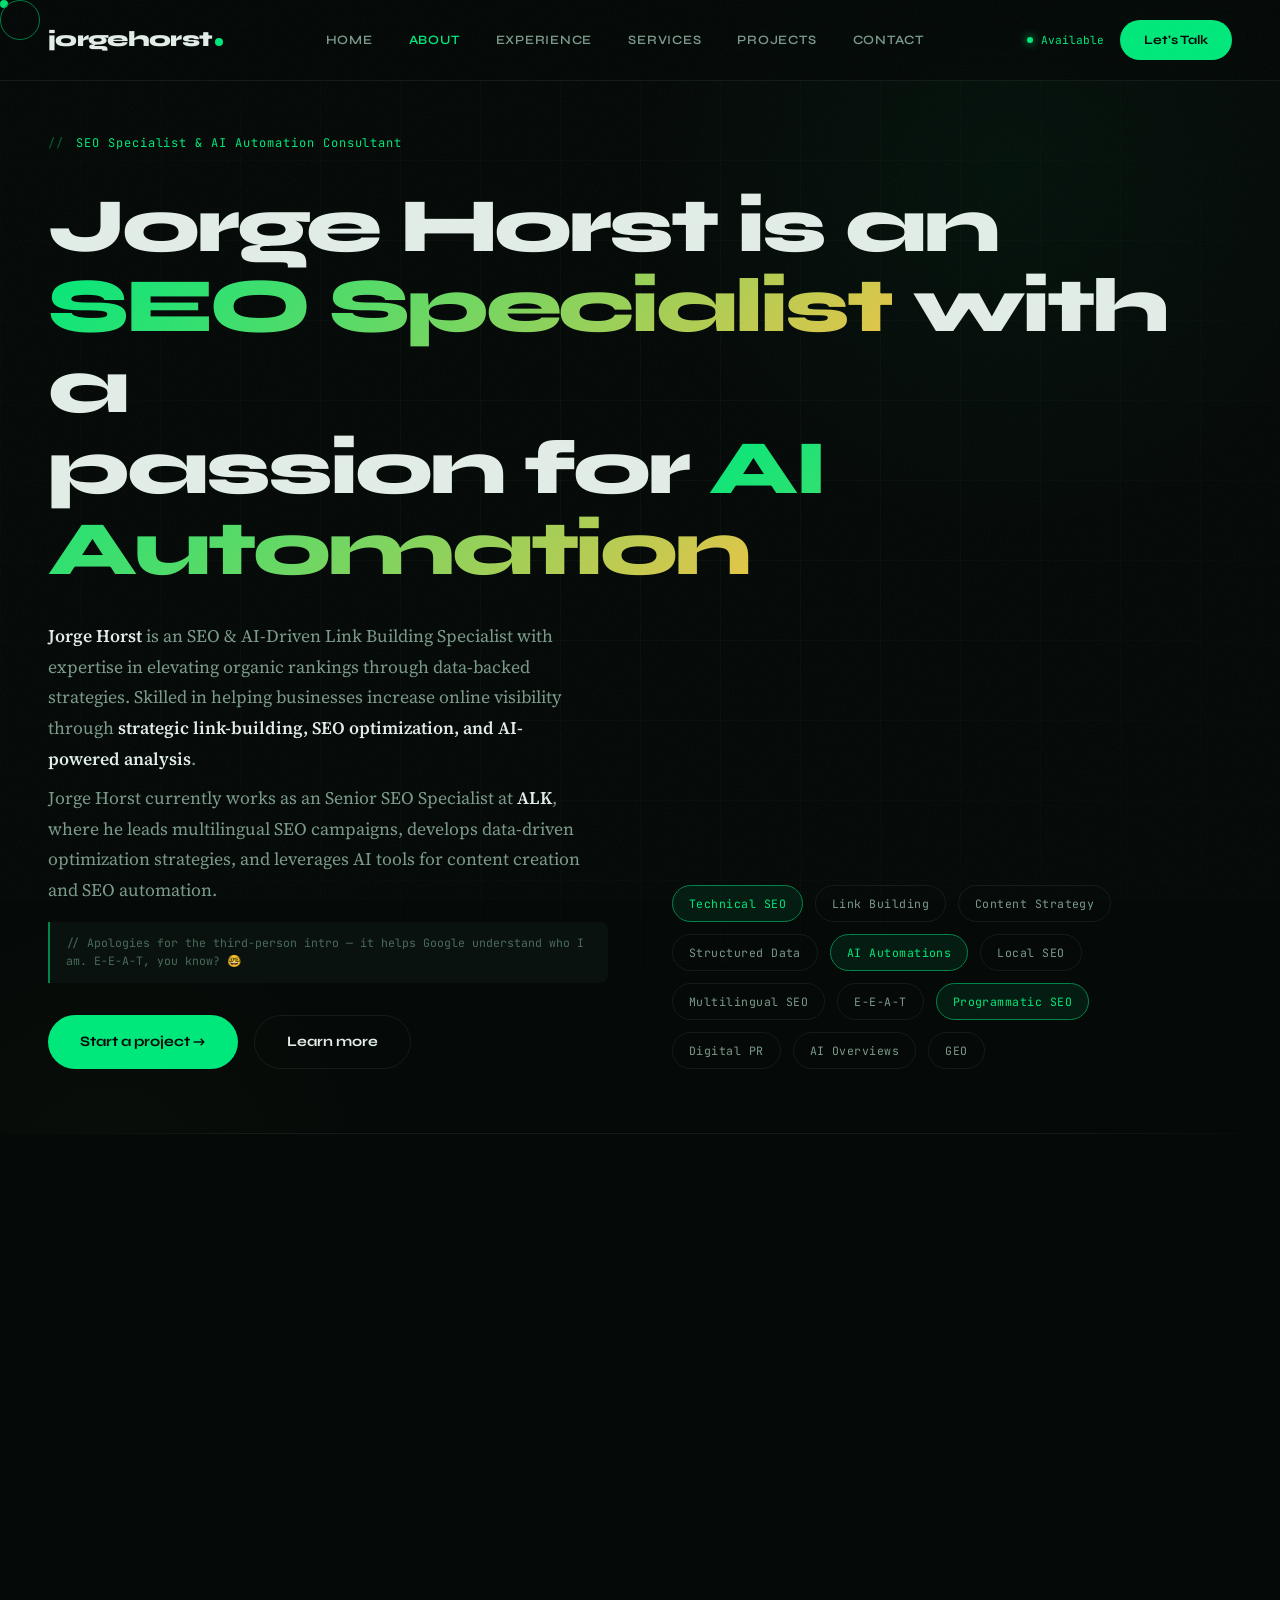
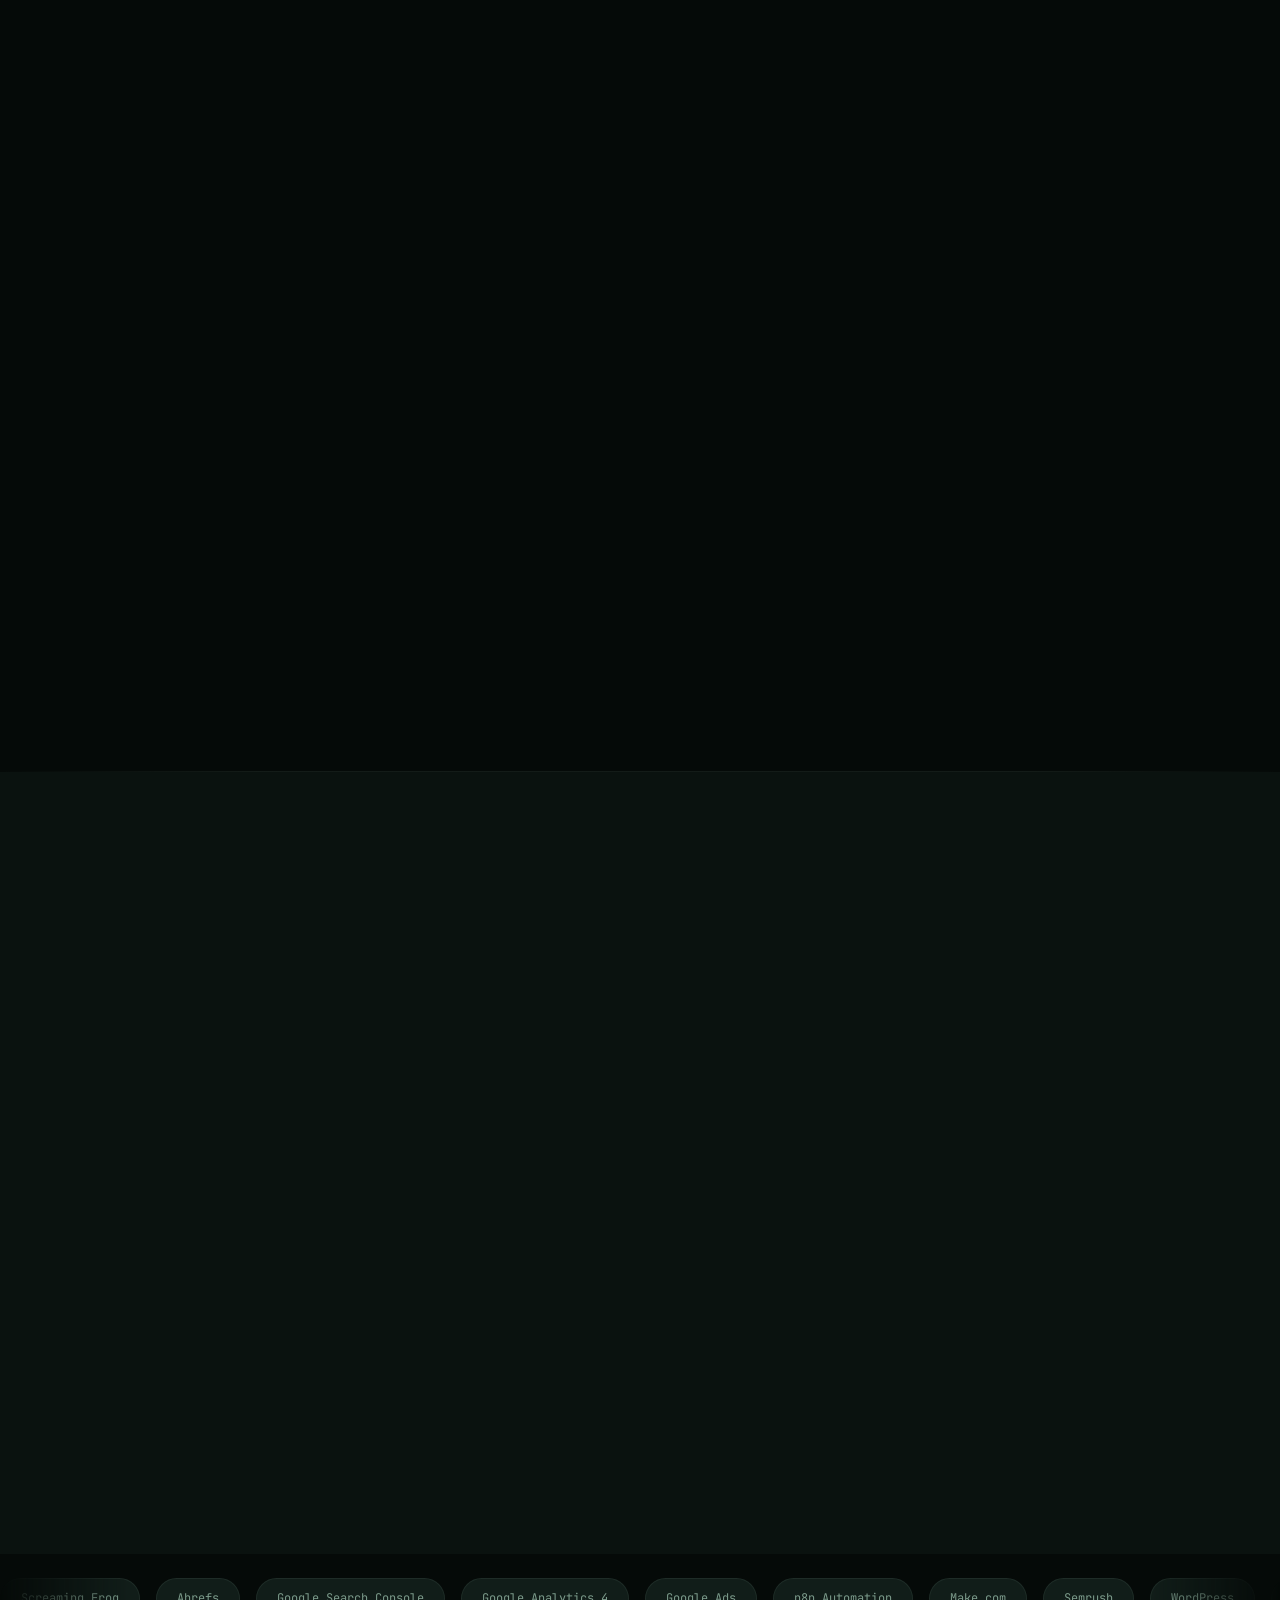
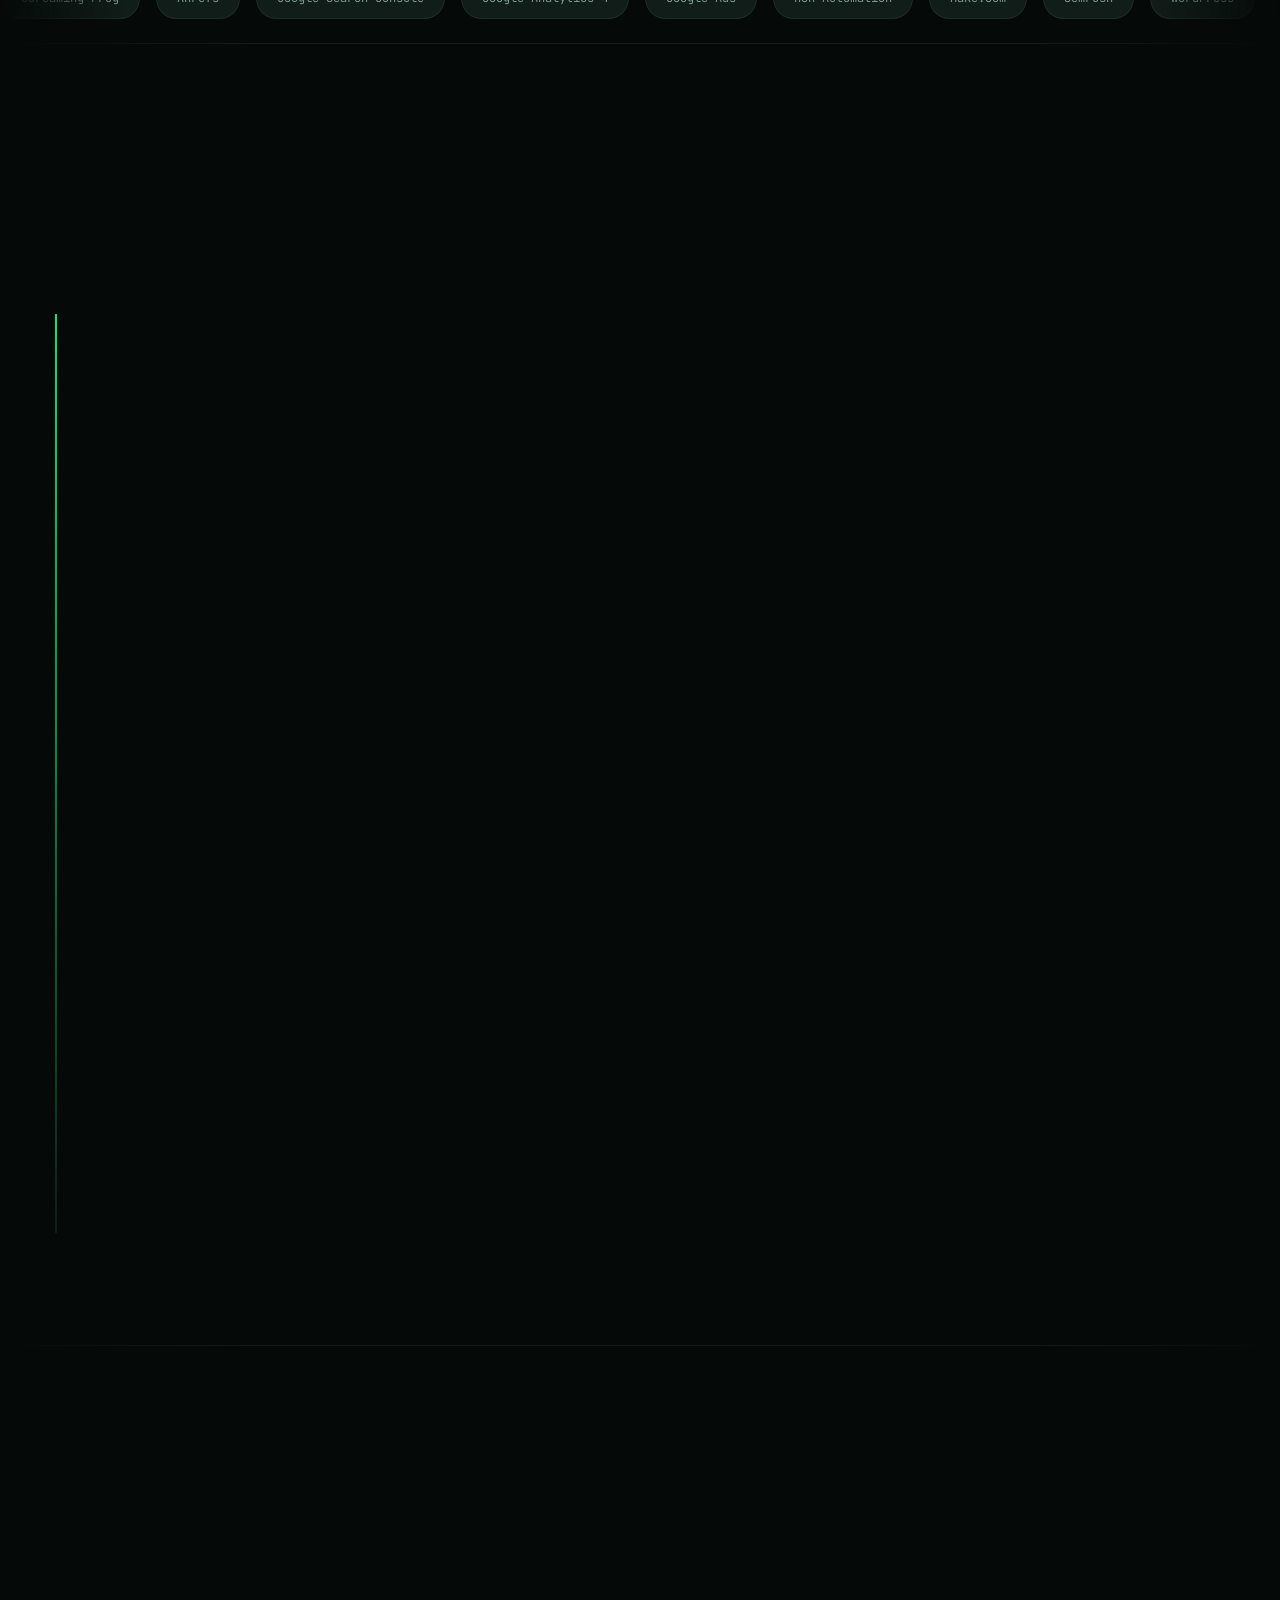
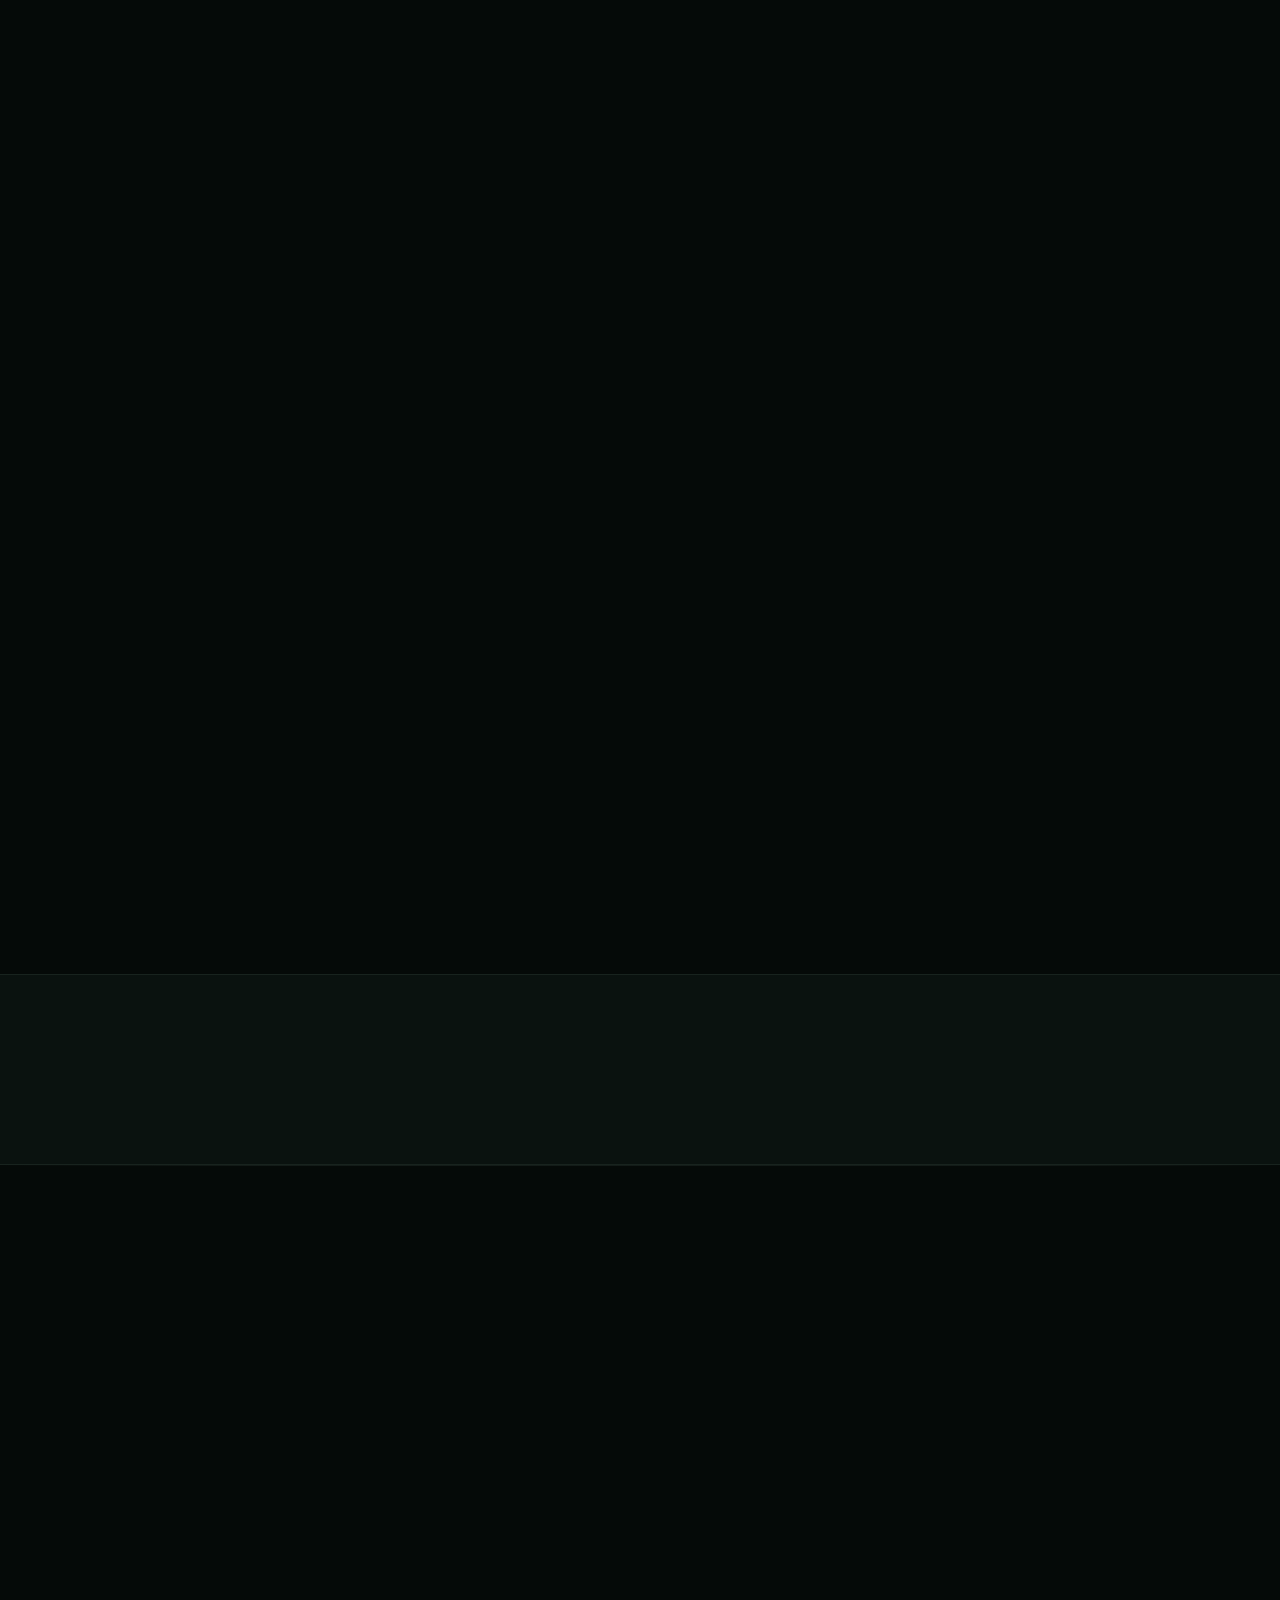
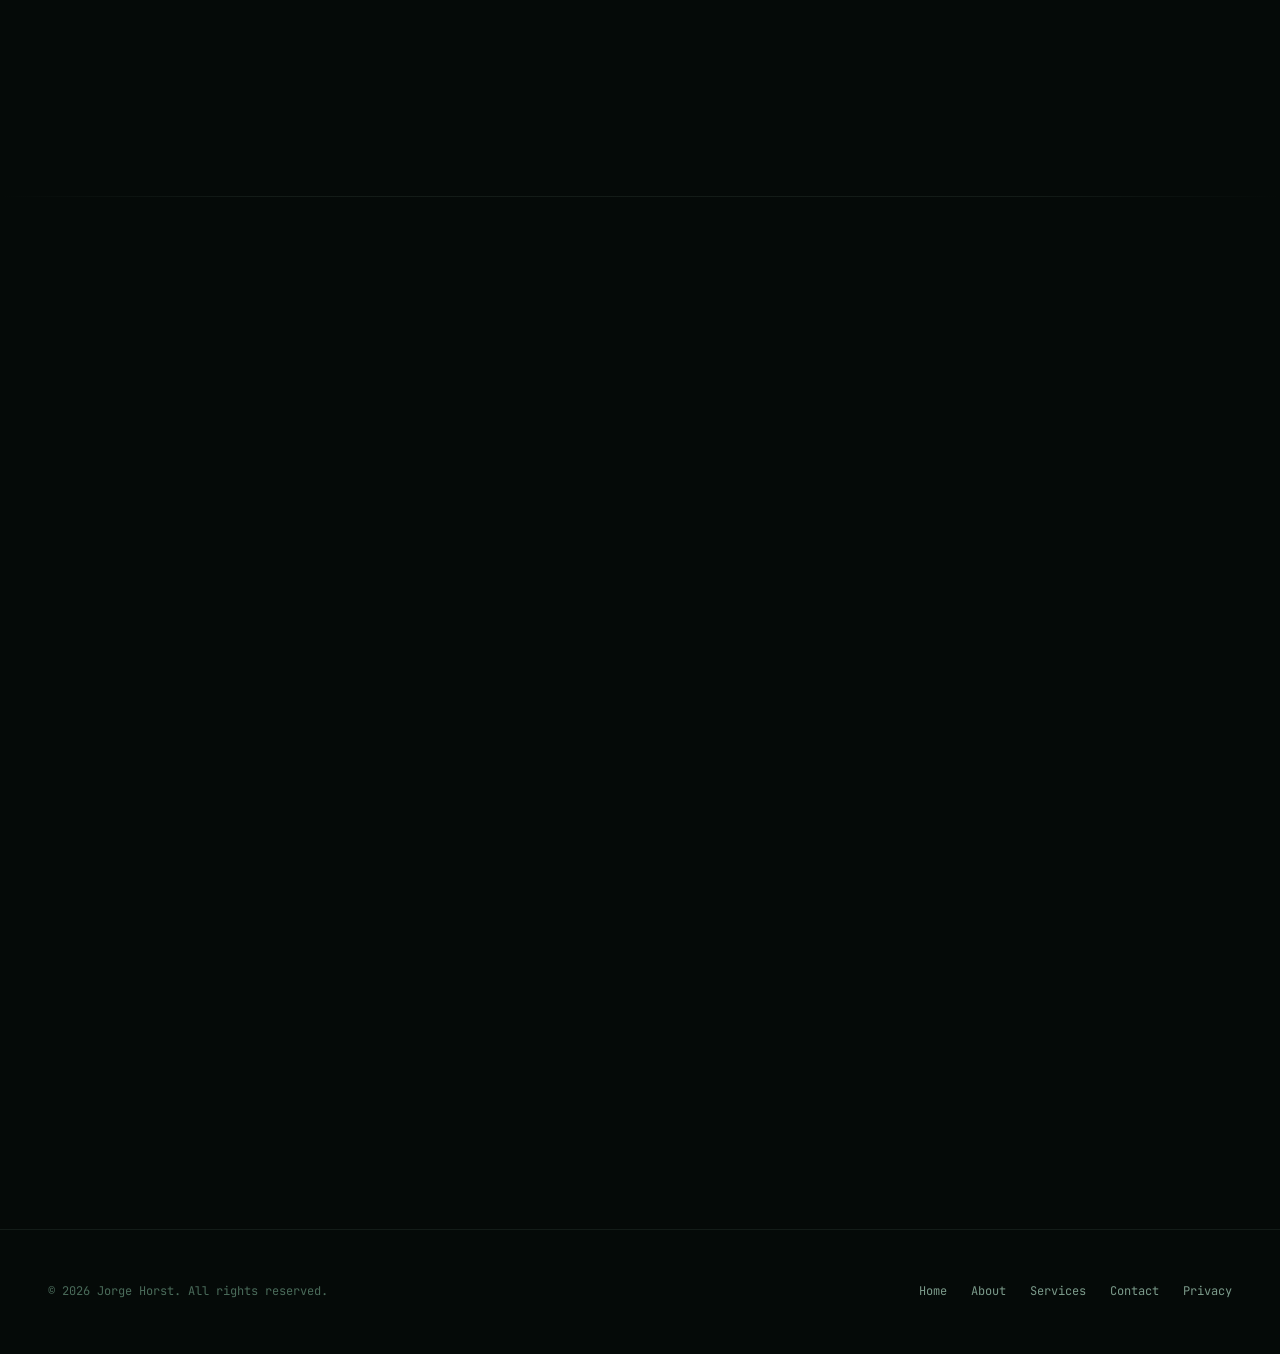
==== about.html @ 54dc0ec1 "Update about.html" ====
<!DOCTYPE html>
<html lang="en">
<head>
<meta charset="UTF-8">
<meta name="viewport" content="width=device-width, initial-scale=1.0">
<title>About Jorge Horst | SEO Specialist & AI Automation Consultant</title>
<meta name="description" content="Jorge Horst is an SEO Specialist and AI Automation Consultant helping businesses grow organic traffic through data-backed strategies, link-building, and AI-powered analysis. Based in Kraków, Poland.">
<link rel="stylesheet" href="style.css">
</head>
<body>
<div class="cursor-dot" id="cursorDot"></div>
<div class="cursor-ring" id="cursorRing"></div>

<nav class="nav" id="nav">
  <a href="/" class="nav-logo">jorgehorst<span class="dot"></span></a>
  <div class="nav-links" id="navLinks">
    <a href="/" class="nav-link">Home</a>
    <a href="#about" class="nav-link active">About</a>
    <a href="#experience" class="nav-link">Experience</a>
    <a href="#services" class="nav-link">Services</a>
    <a href="#projects" class="nav-link">Projects</a>
    <a href="#contact" class="nav-link">Contact</a>
  </div>
  <div class="nav-cta-wrap">
    <div class="nav-status"><span class="pulse"></span> Available</div>
    <a href="#contact" class="nav-cta">Let's Talk</a>
  </div>
  <button class="mobile-toggle" onclick="document.getElementById('navLinks').classList.toggle('open')" aria-label="Menu"><span></span><span></span><span></span></button>
</nav>

<section class="hero" id="hero">
  <div class="hero-bg-grid"></div><div class="hero-glow"></div><div class="hero-glow-2"></div>
  <div class="hero-inner">
    <div class="hero-eyebrow">SEO Specialist & AI Automation Consultant</div>
    <h1><span class="line">Jorge Horst is an</span><span class="line"><em>SEO Specialist</em> with a</span><span class="line">passion for <em>AI Automation</em></span></h1>
    <div class="hero-bottom">
      <div>
        <p class="hero-desc"><strong>Jorge Horst</strong> is an SEO & AI-Driven Link Building Specialist with expertise in elevating organic rankings through data-backed strategies. Skilled in helping businesses increase online visibility through <strong>strategic link-building, SEO optimization, and AI-powered analysis</strong>.</p>
        <p class="hero-desc" style="margin-top:0.5rem">Jorge Horst currently works as an Senior SEO Specialist at <strong>ALK</strong>, where he leads multilingual SEO campaigns, develops data-driven optimization strategies, and leverages AI tools for content creation and SEO automation.</p>
        <div class="hero-aside-note">// Apologies for the third-person intro — it helps Google understand who I am. E-E-A-T, you know? 🤓</div>
        <div class="hero-actions"><a href="#contact" class="btn btn-fill">Start a project →</a><a href="#about" class="btn btn-outline">Learn more</a></div>
      </div>
      <div class="hero-ticker">
        <div class="ticker-row"><span class="ticker-tag highlight">Technical SEO</span><span class="ticker-tag">Link Building</span><span class="ticker-tag">Content Strategy</span></div>
        <div class="ticker-row"><span class="ticker-tag">Structured Data</span><span class="ticker-tag highlight">AI Automations</span><span class="ticker-tag">Local SEO</span></div>
        <div class="ticker-row"><span class="ticker-tag">Multilingual SEO</span><span class="ticker-tag">E-E-A-T</span><span class="ticker-tag highlight">Programmatic SEO</span></div>
        <div class="ticker-row"><span class="ticker-tag">Digital PR</span><span class="ticker-tag">AI Overviews</span><span class="ticker-tag">GEO</span></div>
      </div>
    </div>
  </div>
</section>

<div class="section-divider"></div>

<section class="section" id="about">
  <div class="section-inner">
    <div class="section-header reveal"><span class="section-eyebrow">About</span><h2 class="section-title">Who Is Jorge Horst?</h2></div>
    <div class="about-layout">
      <div class="about-photo-col reveal">
        <div class="about-photo"><img src="jorge_horst.jpg" alt="Jorge Horst — SEO Specialist"><div class="about-photo-decor"></div></div>
        <div class="about-social">
          <a href="https://www.linkedin.com/in/jorge-horst/" target="_blank" rel="noopener" title="LinkedIn">in</a>
          <a href="https://x.com/Jorgehorst26" target="_blank" rel="noopener" title="X / Twitter">𝕏</a>
          <a href="https://www.facebook.com/jorge.horst/" target="_blank" rel="noopener" title="Facebook">f</a>
          <a href="mailto:hi@jorgehorst.com" title="Email">@</a>
        </div>
      </div>
      <div class="about-content reveal">
        <h3>Who Is Jorge Horst?</h3>
        <p><strong>Jorge Horst</strong> is an SEO & AI-Driven Link Building Specialist based in <strong>Kraków, Poland</strong>. Jorge Horst specializes in elevating organic rankings through data-backed strategies, helping businesses increase online visibility through strategic link-building, SEO optimization, and AI-powered analysis.</p>
        <p>Jorge Horst is an SEO Specialist at <strong>ALK</strong>, where he conducts in-depth keyword research for <strong>multilingual SEO campaigns</strong>, delivers data-driven recommendations for optimizing website content, meta tags, and structured data, and develops link-building strategies including outreach, digital PR, and creation of high-value assets.</p>
        <p>Beyond his corporate role, Jorge Horst is an <strong>independent SEO consultant</strong> and active affiliate marketer, creating tailored strategies that drive sustainable growth and higher search engine rankings for businesses of all sizes.</p>
        <h3>Interactive Q&A</h3>
        <div class="qa-item" onclick="this.classList.toggle('open')"><button class="qa-question">Where does Jorge Horst live? <span class="qa-icon">+</span></button><div class="qa-answer"><div class="qa-answer-inner">Jorge Horst is based in Kraków, Poland, where he works across multiple time zones to serve clients in European and international markets.</div></div></div>
        <div class="qa-item" onclick="this.classList.toggle('open')"><button class="qa-question">What languages does Jorge Horst speak? <span class="qa-icon">+</span></button><div class="qa-answer"><div class="qa-answer-inner">Jorge Horst is a native Spanish speaker and is fluent in English, which he uses as his primary professional language. This bilingual capability enables him to develop SEO strategies for both English-speaking and Spanish-speaking markets.</div></div></div>
        <div class="qa-item" onclick="this.classList.toggle('open')"><button class="qa-question">What is Jorge Horst's educational background? <span class="qa-icon">+</span></button><div class="qa-answer"><div class="qa-answer-inner">Jorge Horst studied Information Technology at the Blaise Pascal Institute (2009–2011), where he earned a System Analyst degree. This technical foundation supports his data-driven approach to SEO and his ability to build and manage AI automation systems.</div></div></div>
        <div class="qa-item" onclick="this.classList.toggle('open')"><button class="qa-question">What is Jorge Horst's approach to SEO? <span class="qa-icon">+</span></button><div class="qa-answer"><div class="qa-answer-inner">Jorge Horst combines strategic link-building with AI-powered content analysis and automation. His approach is rooted in data — from in-depth keyword research and structured data optimization to programmatic SEO strategies that deliver measurable, sustainable results.</div></div></div>
        <div class="qa-item" onclick="this.classList.toggle('open')"><button class="qa-question">What industries has Jorge Horst worked in? <span class="qa-icon">+</span></button><div class="qa-answer"><div class="qa-answer-inner">Jorge Horst has worked across multiple industries including pharmaceuticals (ALK — allergy immunotherapy), digital advertising (Google Ads via Majorel Polska), agency-side SEO (MediaGroup Worldwide), and affiliate marketing through his own ventures.</div></div></div>
      </div>
    </div>
  </div>
</section>
<div class="section-divider"></div>

<section class="section skills-section" id="skills">
  <div class="section-inner">
    <div class="section-header reveal"><span class="section-eyebrow">Expertise</span><h2 class="section-title">Skills & <em>Capabilities</em></h2></div>
    <div class="skills-layout">
      <div class="skills-radar-wrap reveal"><svg viewBox="0 0 400 400" width="380" height="380" xmlns="http://www.w3.org/2000/svg" id="skillsRadar"></svg></div>
      <div class="skills-list reveal">
        <div class="skill-bar-item" style="--pct:95%"><div class="skill-bar-label"><span class="skill-bar-name">Strategic Link-Building</span><span class="skill-bar-pct">95%</span></div><div class="skill-bar-track"><div class="skill-bar-fill"></div></div></div>
        <div class="skill-bar-item" style="--pct:93%"><div class="skill-bar-label"><span class="skill-bar-name">SEO Optimization</span><span class="skill-bar-pct">93%</span></div><div class="skill-bar-track"><div class="skill-bar-fill"></div></div></div>
        <div class="skill-bar-item" style="--pct:90%"><div class="skill-bar-label"><span class="skill-bar-name">AI Content Analysis & Automation</span><span class="skill-bar-pct">90%</span></div><div class="skill-bar-track"><div class="skill-bar-fill"></div></div></div>
        <div class="skill-bar-item" style="--pct:88%"><div class="skill-bar-label"><span class="skill-bar-name">Multilingual SEO Campaigns</span><span class="skill-bar-pct">88%</span></div><div class="skill-bar-track"><div class="skill-bar-fill"></div></div></div>
        <div class="skill-bar-item" style="--pct:87%"><div class="skill-bar-label"><span class="skill-bar-name">Programmatic SEO</span><span class="skill-bar-pct">87%</span></div><div class="skill-bar-track"><div class="skill-bar-fill"></div></div></div>
        <div class="skill-bar-item" style="--pct:85%"><div class="skill-bar-label"><span class="skill-bar-name">Local SEO</span><span class="skill-bar-pct">85%</span></div><div class="skill-bar-track"><div class="skill-bar-fill"></div></div></div>
        <div class="skill-bar-item" style="--pct:82%"><div class="skill-bar-label"><span class="skill-bar-name">Digital PR & Outreach</span><span class="skill-bar-pct">82%</span></div><div class="skill-bar-track"><div class="skill-bar-fill"></div></div></div>
        <div class="skill-bar-item" style="--pct:80%"><div class="skill-bar-label"><span class="skill-bar-name">Cross-functional Collaboration</span><span class="skill-bar-pct">80%</span></div><div class="skill-bar-track"><div class="skill-bar-fill"></div></div></div>
      </div>
    </div>
  </div>
</section>
<div class="certs-marquee"><div class="certs-track"><span class="cert-chip">Screaming Frog</span><span class="cert-chip">Ahrefs</span><span class="cert-chip">Google Search Console</span><span class="cert-chip">Google Analytics 4</span><span class="cert-chip">Google Ads</span><span class="cert-chip">n8n Automation</span><span class="cert-chip">Make.com</span><span class="cert-chip">Semrush</span><span class="cert-chip">WordPress</span><span class="cert-chip">Schema / JSON-LD</span><span class="cert-chip">AI Content Workflows</span><span class="cert-chip">Structured Data</span><span class="cert-chip">Digital PR</span><span class="cert-chip">Link Building</span><span class="cert-chip">Screaming Frog</span><span class="cert-chip">Ahrefs</span><span class="cert-chip">Google Search Console</span><span class="cert-chip">Google Analytics 4</span><span class="cert-chip">Google Ads</span><span class="cert-chip">n8n Automation</span><span class="cert-chip">Make.com</span><span class="cert-chip">Semrush</span><span class="cert-chip">WordPress</span><span class="cert-chip">Schema / JSON-LD</span><span class="cert-chip">AI Content Workflows</span><span class="cert-chip">Structured Data</span><span class="cert-chip">Digital PR</span><span class="cert-chip">Link Building</span></div></div>
<div class="section-divider"></div>

<section class="section" id="experience">
  <div class="section-inner">
    <div class="section-header reveal"><span class="section-eyebrow">Experience</span><h2 class="section-title">Professional <em>Background</em></h2></div>
    <div class="timeline" id="timeline">
      <div class="timeline-item"><div class="timeline-dot"></div><div class="timeline-date">2023 – Present</div><div class="timeline-title">Search Engine Optimization Specialist</div><div class="timeline-company">ALK</div><div class="timeline-desc">In-depth keyword research for multilingual SEO campaigns. Data-driven recommendations for optimizing website content, meta tags, and structured data. Website performance monitoring, delivering actionable insights in monthly reports. Link-building strategies development including outreach, digital PR, and creation of high-value assets. Leveraging AI tools for content creation and SEO automation, streamlining workflows, and programmatic content.</div><div class="timeline-tags"><span class="timeline-tag">Multilingual SEO</span><span class="timeline-tag">Link Building</span><span class="timeline-tag">AI Automation</span><span class="timeline-tag">Structured Data</span><span class="timeline-tag">Digital PR</span><span class="timeline-tag">Programmatic SEO</span></div></div>
      <div class="timeline-item"><div class="timeline-dot"></div><div class="timeline-date">2021 – 2023</div><div class="timeline-title">Search Engine Optimization Specialist</div><div class="timeline-company">MediaGroup Worldwide</div><div class="timeline-desc">Conducted in-depth analyses of website content and keywords. Developed engaging, optimized content in collaboration with content specialists. Implemented effective link-building strategies to boost organic rankings.</div><div class="timeline-tags"><span class="timeline-tag">Content Analysis</span><span class="timeline-tag">Keyword Research</span><span class="timeline-tag">Link Building</span><span class="timeline-tag">Content Optimization</span></div></div>
      <div class="timeline-item"><div class="timeline-dot"></div><div class="timeline-date">2020 – 2021</div><div class="timeline-title">Senior Google Ads Online Advertising Specialist</div><div class="timeline-company">Majorel Polska</div><div class="timeline-desc">Provided high-quality assistance to Google Ads advertisers. Drove ROI to large business accounts through efficient troubleshooting and campaign optimization.</div><div class="timeline-tags"><span class="timeline-tag">Google Ads</span><span class="timeline-tag">PPC</span><span class="timeline-tag">ROI Optimization</span><span class="timeline-tag">Account Management</span></div></div>
      <div class="timeline-item"><div class="timeline-dot"></div><div class="timeline-date">2009 – 2011</div><div class="timeline-title">System Analyst, Information Technology</div><div class="timeline-company">Blaise Pascal Institute — Education</div><div class="timeline-desc">System Analyst degree in Information Technology, providing the technical foundation for data-driven SEO approaches, automation workflows, and structured problem-solving in digital marketing.</div><div class="timeline-tags"><span class="timeline-tag">IT Systems</span><span class="timeline-tag">Data Analysis</span><span class="timeline-tag">System Architecture</span></div></div>
    </div>
  </div>
</section>
<div class="section-divider"></div>

<section class="section" id="services">
  <div class="section-inner">
    <div class="section-header reveal"><span class="section-eyebrow">Services</span><h2 class="section-title">What I <em>Offer</em></h2><p class="section-subtitle">Data-driven SEO services and scalable AI automation for businesses that want measurable, sustainable growth.</p></div>
    <div class="services-grid">
      <div class="service-card reveal"><div class="service-icon-wrap">🔍</div><h3>SEO Strategy & Execution</h3><p>Full organic growth strategy — from technical audits to content optimization, meta tags, structured data, and on-page improvements across markets.</p><div class="service-tags"><span class="service-tag">Technical SEO</span><span class="service-tag">On-Page</span><span class="service-tag">Structured Data</span><span class="service-tag">E-E-A-T</span></div></div>
      <div class="service-card reveal"><div class="service-icon-wrap">⚡</div><h3>AI Automations</h3><p>Custom AI-powered workflows that eliminate repetitive tasks: content pipelines, reporting automation, data enrichment, and multi-step integrations.</p><div class="service-tags"><span class="service-tag">n8n</span><span class="service-tag">Make.com</span><span class="service-tag">API</span><span class="service-tag">AI Pipelines</span></div></div>
      <div class="service-card reveal"><div class="service-icon-wrap">📍</div><h3>Local SEO</h3><p>Dominate local search: Google Business Profile optimization, citation building, review strategy, and geo-targeted content that puts you on the map.</p><div class="service-tags"><span class="service-tag">GBP</span><span class="service-tag">Citations</span><span class="service-tag">Map Pack</span><span class="service-tag">Reviews</span></div></div>
      <div class="service-card reveal"><div class="service-icon-wrap">🔗</div><h3>Link Building & Digital PR</h3><p>Strategic link acquisition through outreach, digital PR campaigns, and creation of high-value linkable assets that build domain authority sustainably.</p><div class="service-tags"><span class="service-tag">Outreach</span><span class="service-tag">Digital PR</span><span class="service-tag">Guest Posts</span><span class="service-tag">Linkable Assets</span></div></div>
      <div class="service-card reveal"><div class="service-icon-wrap">🤖</div><h3>AI Search Optimization</h3><p>Get cited by AI Overviews, ChatGPT, and Perplexity. Entity optimization, GEO strategy, and content structured for AI comprehension.</p><div class="service-tags"><span class="service-tag">GEO</span><span class="service-tag">AEO</span><span class="service-tag">AI Overviews</span><span class="service-tag">Entities</span></div></div>
      <div class="service-card reveal"><div class="service-icon-wrap">📊</div><h3>Analytics & Reporting</h3><p>Actionable reporting that connects SEO to business outcomes. Custom dashboards, performance monitoring, and actionable monthly insights.</p><div class="service-tags"><span class="service-tag">GA4</span><span class="service-tag">GSC</span><span class="service-tag">Dashboards</span><span class="service-tag">Monthly Reports</span></div></div>
    </div>
  </div>
</section>

<div class="results-strip"><div class="results-inner">
  <div class="reveal"><div class="result-stat-num" id="yearsCount" data-suffix="">0</div><div class="result-stat-label">Years in SEO</div></div>
  <div class="reveal reveal-delay-1"><div class="result-stat-num" data-count="3">0</div><div class="result-stat-label">Companies</div></div>
  <div class="reveal reveal-delay-2"><div class="result-stat-num" data-count="2">0</div><div class="result-stat-label">Languages</div></div>
  <div class="reveal reveal-delay-3"><div class="result-stat-num" data-count="50" data-suffix="+">0</div><div class="result-stat-label">Projects Delivered</div></div>
</div></div>
<div class="section-divider"></div>

<section class="section" id="projects">
  <div class="section-inner">
    <div class="section-header reveal"><span class="section-eyebrow">Projects</span><h2 class="section-title">Entrepreneurial <em>Ventures</em></h2></div>
    <div class="projects-grid">
      <div class="project-card reveal"><div class="project-badge">Consulting</div><h3>Independent SEO Consultant</h3><p>Providing freelance SEO consulting services to businesses looking to grow organic traffic. Specializing in technical audits, link-building strategy, content optimization, and AI-powered automation workflows.</p></div>
      <div class="project-card reveal"><div class="project-badge">Affiliate Marketing</div><h3>Affiliate Marketing Ventures</h3><p>Building and managing affiliate content sites across multiple niches, applying advanced SEO techniques including programmatic content production, and AI-assisted content workflows.</p></div>
    </div>
  </div>
</section>
<div class="section-divider"></div>

<section class="section" id="contact">
  <div class="section-inner">
    <div class="section-header reveal"><span class="section-eyebrow">Contact</span><h2 class="section-title">Let's <em>Connect</em></h2></div>
    <div class="contact-layout">
      <div class="contact-info reveal">
        <h3>Have a project in mind?</h3>
        <p>Whether you need SEO strategy, link-building, AI automation, or help navigating the evolving search landscape — I'd love to hear about it.</p>
        <div class="contact-links">
          <a href="mailto:hi@jorgehorst.com" class="contact-link-item"><div class="contact-link-icon"><svg width="18" height="18" viewBox="0 0 24 24" fill="none" stroke="#00E87B" stroke-width="2"><rect x="2" y="4" width="20" height="16" rx="2"/><polyline points="22,4 12,13 2,4"/></svg></div><div><div class="contact-link-text">hi@jorgehorst.com</div><div class="contact-link-sub">Email — preferred</div></div></a>
          <a href="https://www.linkedin.com/in/jorge-horst/" target="_blank" rel="noopener" class="contact-link-item"><div class="contact-link-icon"><svg width="18" height="18" viewBox="0 0 24 24" fill="none" stroke="#00E87B" stroke-width="2"><path d="M16 8a6 6 0 0 1 6 6v7h-4v-7a2 2 0 0 0-4 0v7h-4v-7a6 6 0 0 1 6-6z"/><rect x="2" y="9" width="4" height="12"/><circle cx="4" cy="4" r="2"/></svg></div><div><div class="contact-link-text">LinkedIn</div><div class="contact-link-sub">Connect & message</div></div></a>
          <a href="https://x.com/Jorgehorst26" target="_blank" rel="noopener" class="contact-link-item"><div class="contact-link-icon"><svg width="18" height="18" viewBox="0 0 24 24" fill="none" stroke="#00E87B" stroke-width="2"><path d="M4 4l11.733 16h4.267l-11.733-16zM4 20l6.768-6.768M13.232 11.232L20 4"/></svg></div><div><div class="contact-link-text">X / Twitter</div><div class="contact-link-sub">Follow & DM</div></div></a>
          <a href="https://www.facebook.com/jorge.horst/" target="_blank" rel="noopener" class="contact-link-item"><div class="contact-link-icon"><svg width="18" height="18" viewBox="0 0 24 24" fill="none" stroke="#00E87B" stroke-width="2"><path d="M18 2h-3a5 5 0 0 0-5 5v3H7v4h3v8h4v-8h3l1-4h-4V7a1 1 0 0 1 1-1h3z"/></svg></div><div><div class="contact-link-text">Facebook</div><div class="contact-link-sub">Follow</div></div></a>
          <div class="contact-link-item"><div class="contact-link-icon"><svg width="18" height="18" viewBox="0 0 24 24" fill="none" stroke="#00E87B" stroke-width="2"><path d="M21 10c0 7-9 13-9 13s-9-6-9-13a9 9 0 0 1 18 0z"/><circle cx="12" cy="10" r="3"/></svg></div><div><div class="contact-link-text">Kraków, Poland</div><div class="contact-link-sub">Central European Time</div></div></div>
        </div>
      </div>
      <form class="contact-form reveal" onsubmit="event.preventDefault();this.querySelector('.form-submit').textContent='Sent ✓';this.querySelector('.form-submit').style.background='#00854A';">
        <div class="form-row"><div class="form-group"><label>Name</label><input type="text" placeholder="Your name" required></div><div class="form-group"><label>Email</label><input type="email" placeholder="you@company.com" required></div></div>
        <div class="form-group"><label>Interested in</label><select><option value="">Select a service...</option><option>SEO Strategy</option><option>AI Automations</option><option>Local SEO</option><option>Link Building</option><option>AI Search Optimization</option><option>Analytics</option><option>Other</option></select></div>
        <div class="form-group"><label>Message</label><textarea placeholder="Tell me about your project..."></textarea></div>
        <button type="submit" class="form-submit">Send Message →</button>
      </form>
    </div>
  </div>
</section>

<footer class="footer"><div class="footer-inner"><div class="footer-copy">© 2026 Jorge Horst. All rights reserved.</div><div class="footer-links"><a href="/">Home</a><a href="#about">About</a><a href="#services">Services</a><a href="#contact">Contact</a><a href="#">Privacy</a></div></div></footer>

<script src="main.js"></script>
</body>
</html>
---- style.css ----
@import url('https://fonts.googleapis.com/css2?family=Syne:wght@400;500;600;700;800&family=Source+Serif+4:ital,wght@0,400;0,600;0,700;1,400;1,600&family=JetBrains+Mono:wght@400;500&display=swap');

*, *::before, *::after { margin: 0; padding: 0; box-sizing: border-box; }

:root {
  --bg: #050A08; --bg-2: #0A120F; --bg-3: #111D19; --bg-4: #182923;
  --text: #E2EDE7; --text-dim: #7B9A8A; --text-dimmer: #4A6B5A;
  --accent: #00E87B; --accent-2: #00CC6A; --accent-dark: #00854A;
  --accent-glow: rgba(0,232,123,0.08); --accent-glow-strong: rgba(0,232,123,0.15);
  --warm: #E8C547;
  --border: rgba(123,154,138,0.12); --border-hover: rgba(0,232,123,0.25);
  --display: 'Syne', sans-serif; --serif: 'Source Serif 4', Georgia, serif; --mono: 'JetBrains Mono', monospace;
  --ease: cubic-bezier(0.25,0.46,0.45,0.94); --ease-out: cubic-bezier(0.16,1,0.3,1); --ease-bounce: cubic-bezier(0.34,1.56,0.64,1);
}

html { scroll-behavior: smooth; background: var(--bg); color: var(--text); font-family: var(--serif); font-size: 16px; line-height: 1.65; -webkit-font-smoothing: antialiased; }
body { overflow-x: hidden; }
a { color: inherit; text-decoration: none; }
button { font-family: inherit; cursor: pointer; border: none; background: none; color: inherit; }
img { max-width: 100%; height: auto; }

/* Cursor - desktop only */
.cursor-dot { width:8px;height:8px;background:var(--accent);border-radius:50%;position:fixed;top:0;left:0;pointer-events:none;z-index:99999;mix-blend-mode:difference; }
.cursor-ring { width:40px;height:40px;border:1.5px solid var(--accent);border-radius:50%;position:fixed;top:0;left:0;pointer-events:none;z-index:99998;transition:width .3s var(--ease-out),height .3s var(--ease-out),border-color .3s;opacity:.5; }
.cursor-ring.hovering { width:64px;height:64px;border-color:var(--warm);opacity:.8; }

/* Grain */
body::after { content:'';position:fixed;inset:0;z-index:99990;pointer-events:none;opacity:.025;background-image:url("data:image/svg+xml,%3Csvg viewBox='0 0 512 512' xmlns='http://www.w3.org/2000/svg'%3E%3Cfilter id='n'%3E%3CfeTurbulence type='fractalNoise' baseFrequency='0.75' numOctaves='4' stitchTiles='stitch'/%3E%3C/filter%3E%3Crect width='100%25' height='100%25' filter='url(%23n)'/%3E%3C/svg%3E"); }

/* Nav */
.nav { position:fixed;top:0;left:0;right:0;z-index:9000;padding:1.25rem 3rem;display:flex;align-items:center;justify-content:space-between;backdrop-filter:blur(24px);-webkit-backdrop-filter:blur(24px);background:rgba(5,10,8,0.75);border-bottom:1px solid var(--border);transition:all .4s var(--ease); }
.nav.scrolled { padding:.85rem 3rem; }
.nav-logo { font-family:var(--display);font-weight:800;font-size:1.35rem;letter-spacing:-.03em; }
.nav-logo .dot { display:inline-block;width:8px;height:8px;background:var(--accent);border-radius:50%;margin-left:2px;animation:dotPulse 2.5s ease infinite; }
@keyframes dotPulse { 0%,100%{transform:scale(1);opacity:1} 50%{transform:scale(1.4);opacity:.6} }
.nav-links { display:flex;gap:.25rem;align-items:center; }
.nav-link { font-family:var(--display);font-size:.8rem;font-weight:600;letter-spacing:.06em;text-transform:uppercase;color:var(--text-dim);padding:.5rem 1rem;border-radius:100px;transition:all .3s var(--ease); }
.nav-link:hover { color:var(--text);background:var(--accent-glow); }
.nav-link.active { color:var(--accent); }
.nav-cta-wrap { display:flex;align-items:center;gap:1rem; }
.nav-status { display:flex;align-items:center;gap:.5rem;font-family:var(--mono);font-size:.7rem;color:var(--accent); }
.nav-status .pulse { width:6px;height:6px;background:var(--accent);border-radius:50%;box-shadow:0 0 8px var(--accent);animation:dotPulse 2s ease infinite; }
.nav-cta { font-family:var(--display);font-size:.8rem;font-weight:700;padding:.6rem 1.5rem;background:var(--accent);color:var(--bg);border-radius:100px;transition:all .3s var(--ease); }
.nav-cta:hover { background:#1affa0;transform:translateY(-1px);box-shadow:0 4px 24px rgba(0,232,123,.35); }
.mobile-toggle { display:none;padding:8px; }
.mobile-toggle span { display:block;width:22px;height:2px;background:var(--text);border-radius:2px;margin:5px 0;transition:.3s; }

/* Hero */
.hero { min-height:100vh;display:flex;align-items:center;padding:8rem 3rem 4rem;position:relative;overflow:hidden; }
.hero-bg-grid { position:absolute;inset:0;background-image:linear-gradient(var(--border) 1px,transparent 1px),linear-gradient(90deg,var(--border) 1px,transparent 1px);background-size:80px 80px;mask-image:radial-gradient(ellipse 70% 60% at 50% 40%,black 20%,transparent 100%);-webkit-mask-image:radial-gradient(ellipse 70% 60% at 50% 40%,black 20%,transparent 100%);opacity:.4; }
.hero-glow { position:absolute;top:-20%;right:-10%;width:800px;height:800px;background:radial-gradient(circle,rgba(0,232,123,.04) 0%,transparent 65%);pointer-events:none; }
.hero-glow-2 { position:absolute;bottom:-30%;left:-15%;width:600px;height:600px;background:radial-gradient(circle,rgba(232,197,71,.02) 0%,transparent 65%);pointer-events:none; }
.hero-inner { max-width:1280px;margin:0 auto;width:100%;position:relative;z-index:2; }
.hero-split { display:grid;grid-template-columns:7fr 5fr;gap:4rem;align-items:center; }
.hero-eyebrow { display:inline-flex;align-items:center;gap:.75rem;font-family:var(--mono);font-size:.75rem;letter-spacing:.08em;color:var(--accent);margin-bottom:2rem;opacity:0;animation:slideUp .8s var(--ease-out) .3s forwards; }
.hero-eyebrow::before { content:'//';opacity:.4; }
.hero h1 { font-family:var(--display);font-size:clamp(2.4rem,6vw,5.5rem);font-weight:800;line-height:1.05;letter-spacing:-.04em;margin-bottom:2rem; }
.hero h1 .line { display:block;opacity:0;transform:translateY(60px) rotateX(15deg);animation:heroLine 1s var(--ease-out) forwards; }
.hero h1 .line:nth-child(1) { animation-delay:.4s; }
.hero h1 .line:nth-child(2) { animation-delay:.55s; }
.hero h1 .line:nth-child(3) { animation-delay:.7s; }
.hero h1 .line em { font-style:normal;background:linear-gradient(135deg,var(--accent),var(--warm));-webkit-background-clip:text;-webkit-text-fill-color:transparent;background-clip:text; }
@keyframes heroLine { to{opacity:1;transform:translateY(0) rotateX(0)} }
@keyframes slideUp { from{opacity:0;transform:translateY(20px)} to{opacity:1;transform:translateY(0)} }
.hero-bottom { display:grid;grid-template-columns:1fr 1fr;gap:4rem;align-items:end;margin-top:1rem;opacity:0;animation:slideUp .8s var(--ease-out) .9s forwards; }
.hero-desc { font-size:1.1rem;color:var(--text-dim);line-height:1.75;max-width:540px; }
.hero-desc strong { color:var(--text);font-weight:600; }
.hero-aside-note { font-family:var(--mono);font-size:.72rem;color:var(--text-dimmer);margin-top:1rem;padding:.75rem 1rem;background:var(--bg-2);border-left:2px solid var(--accent-dark);border-radius:0 8px 8px 0;line-height:1.6; }
.hero-actions { display:flex;gap:1rem;flex-wrap:wrap;margin-top:2rem; }
.btn { display:inline-flex;align-items:center;gap:.5rem;font-family:var(--display);font-weight:700;font-size:.9rem;padding:.9rem 2rem;border-radius:100px;transition:all .35s var(--ease); }
.btn-fill { background:var(--accent);color:var(--bg); }
.btn-fill:hover { background:#1affa0;transform:translateY(-2px);box-shadow:0 8px 32px rgba(0,232,123,.3); }
.btn-outline { border:1px solid var(--border);color:var(--text); }
.btn-outline:hover { border-color:var(--accent);color:var(--accent);background:var(--accent-glow); }
.hero-ticker { display:flex;flex-direction:column;gap:.75rem; }
.ticker-row { display:flex;gap:.75rem;flex-wrap:wrap; }
.ticker-tag { font-family:var(--mono);font-size:.72rem;letter-spacing:.04em;padding:.5rem 1rem;border-radius:100px;border:1px solid var(--border);color:var(--text-dim);white-space:nowrap;transition:all .3s var(--ease); }
.ticker-tag:hover { border-color:var(--accent);color:var(--accent);background:var(--accent-glow);transform:translateY(-2px); }
.ticker-tag.highlight { border-color:var(--accent-dark);color:var(--accent);background:var(--accent-glow); }

/* Hero photo card */
.hero-photo-card { position:relative;opacity:0;animation:slideUp .8s var(--ease-out) .6s forwards; }
.hero-photo { width:100%;aspect-ratio:4/5;border-radius:24px;background:var(--bg-3);border:1px solid var(--border);overflow:hidden;transition:border-color .4s; }
.hero-photo:hover { border-color:var(--border-hover); }
.hero-photo img { width:100%;height:100%;object-fit:cover;display:block; }
.hero-photo-floating { position:absolute;bottom:-12px;left:-12px;background:var(--bg-2);border:1px solid var(--border);border-radius:16px;padding:1.25rem 1.5rem;backdrop-filter:blur(16px);-webkit-backdrop-filter:blur(16px); }
.hpf-name { font-family:var(--display);font-weight:800;font-size:1rem; }
.hpf-role { font-family:var(--mono);font-size:.7rem;color:var(--accent);letter-spacing:.04em; }

/* Sections */
.section { padding:7rem 3rem;position:relative; }
.section-inner { max-width:1280px;margin:0 auto; }
.section-divider { height:1px;background:linear-gradient(90deg,transparent 0%,var(--border) 20%,var(--border) 80%,transparent 100%);max-width:1280px;margin:0 auto; }
.section-header { margin-bottom:4rem; }
.section-eyebrow { font-family:var(--mono);font-size:.72rem;letter-spacing:.12em;text-transform:uppercase;color:var(--accent);margin-bottom:1rem;display:flex;align-items:center;gap:.75rem; }
.section-eyebrow::before { content:'';width:24px;height:1px;background:var(--accent); }
.section-title { font-family:var(--display);font-size:clamp(1.8rem,4vw,3.2rem);font-weight:800;line-height:1.1;letter-spacing:-.03em; }
.section-title em { font-style:italic;font-family:var(--serif);font-weight:600; }
.section-subtitle { font-size:1.05rem;color:var(--text-dim);line-height:1.7;margin-top:1rem;max-width:640px; }

/* About */
.about-layout { display:grid;grid-template-columns:340px 1fr;gap:4rem;align-items:start; }
.about-photo-col { position:sticky;top:6rem; }
.about-photo { aspect-ratio:3/4;border-radius:20px;background:var(--bg-3);border:1px solid var(--border);overflow:hidden;position:relative;transition:border-color .4s; }
.about-photo:hover { border-color:var(--border-hover); }
.about-photo img { width:100%;height:100%;object-fit:cover;display:block; }
.about-photo-decor { position:absolute;bottom:-1px;left:0;right:0;height:80px;background:linear-gradient(to top,var(--bg-3),transparent);pointer-events:none; }
.about-social { display:flex;gap:.5rem;margin-top:1rem; }
.about-social a { width:42px;height:42px;border-radius:12px;background:var(--bg-3);border:1px solid var(--border);display:flex;align-items:center;justify-content:center;font-size:.85rem;transition:all .3s var(--ease); }
.about-social a:hover { background:var(--accent-glow);border-color:var(--accent);transform:translateY(-2px); }
.about-content h3 { font-family:var(--display);font-size:1.5rem;font-weight:700;margin-top:2.5rem;margin-bottom:1rem;letter-spacing:-.02em; }
.about-content h3:first-child { margin-top:0; }
.about-content p { color:var(--text-dim);margin-bottom:1rem;font-size:1rem;line-height:1.75; }
.about-content p strong { color:var(--text);font-weight:600; }

/* QA / FAQ */
.qa-item, .faq-item { border:1px solid var(--border);border-radius:12px;margin-bottom:.75rem;overflow:hidden;transition:border-color .3s; }
.qa-item:hover, .faq-item:hover { border-color:var(--border-hover); }
.qa-question, .faq-question { width:100%;text-align:left;padding:1.15rem 1.5rem;font-family:var(--display);font-size:.95rem;font-weight:600;color:var(--text);display:flex;justify-content:space-between;align-items:center;gap:1rem;transition:background .3s;min-height:48px; }
.qa-question:hover, .faq-question:hover { background:var(--bg-3); }
.qa-icon { width:28px;height:28px;border-radius:50%;border:1px solid var(--border);display:flex;align-items:center;justify-content:center;font-size:.85rem;color:var(--accent);flex-shrink:0;transition:transform .3s var(--ease),background .3s; }
.qa-item.open .qa-icon, .faq-item.open .qa-icon { transform:rotate(45deg);background:var(--accent-glow); }
.qa-answer { max-height:0;overflow:hidden;transition:max-height .5s var(--ease); }
.qa-item.open .qa-answer, .faq-item.open .qa-answer { max-height:500px; }
.qa-answer-inner { padding:0 1.5rem 1.25rem;color:var(--text-dim);font-size:.95rem;line-height:1.7; }
.faq-list { max-width:800px; }

/* Skills */
.skills-section { background:var(--bg-2); }
.skills-layout { display:grid;grid-template-columns:1fr 1fr;gap:4rem;align-items:center; }
.skills-radar-wrap { display:flex;align-items:center;justify-content:center; }
.skills-radar-wrap svg { max-width:100%;height:auto; }
.skills-list { display:flex;flex-direction:column;gap:1rem; }
.skill-bar-item { position:relative; }
.skill-bar-label { display:flex;justify-content:space-between;align-items:baseline;margin-bottom:.4rem; }
.skill-bar-name { font-family:var(--display);font-size:.9rem;font-weight:600; }
.skill-bar-pct { font-family:var(--mono);font-size:.72rem;color:var(--accent); }
.skill-bar-track { height:6px;background:var(--bg-4);border-radius:100px;overflow:hidden; }
.skill-bar-fill { height:100%;background:linear-gradient(90deg,var(--accent-dark),var(--accent));border-radius:100px;width:0;transition:width 1.2s var(--ease-out); }
.skill-bar-item.visible .skill-bar-fill { width:var(--pct); }

/* Timeline */
.timeline { position:relative;padding-left:3rem; }
.timeline::before { content:'';position:absolute;left:7px;top:0;bottom:0;width:2px;background:linear-gradient(to bottom,var(--accent),var(--accent-dark),var(--border)); }
.timeline-item { position:relative;padding-bottom:3rem;opacity:0;transform:translateX(-20px);transition:all .6s var(--ease-out); }
.timeline-item.visible { opacity:1;transform:translateX(0); }
.timeline-dot { position:absolute;left:-3rem;top:.35rem;width:16px;height:16px;border-radius:50%;background:var(--bg);border:2px solid var(--accent);z-index:2;transition:all .3s var(--ease-bounce); }
.timeline-item:hover .timeline-dot { transform:scale(1.4);background:var(--accent);box-shadow:0 0 16px rgba(0,232,123,.4); }
.timeline-date { font-family:var(--mono);font-size:.72rem;color:var(--accent);letter-spacing:.04em;margin-bottom:.35rem; }
.timeline-title { font-family:var(--display);font-size:1.2rem;font-weight:700;margin-bottom:.15rem; }
.timeline-company { font-size:.9rem;color:var(--text-dim);margin-bottom:.75rem; }
.timeline-desc { color:var(--text-dim);font-size:.925rem;line-height:1.7; }
.timeline-tags { display:flex;flex-wrap:wrap;gap:.4rem;margin-top:.75rem; }
.timeline-tag { font-family:var(--mono);font-size:.65rem;padding:.25rem .6rem;background:var(--bg-4);border-radius:100px;color:var(--text-dim); }

/* Service cards */
.services-grid { display:grid;grid-template-columns:repeat(3,1fr);gap:1.25rem; }
.services-grid-2col { grid-template-columns:repeat(2,1fr); }
.service-card { background:var(--bg-2);border:1px solid var(--border);border-radius:20px;padding:2.5rem 2rem;transition:all .4s var(--ease);position:relative;overflow:hidden;display:flex;flex-direction:column; }
.service-card::after { content:'';position:absolute;inset:0;background:radial-gradient(circle at var(--mx,50%) var(--my,50%),var(--accent-glow-strong),transparent 60%);opacity:0;transition:opacity .4s;pointer-events:none; }
.service-card:hover::after { opacity:1; }
.service-card:hover { border-color:var(--border-hover);transform:translateY(-6px);box-shadow:0 16px 48px rgba(0,0,0,.4); }
.service-icon-wrap { width:52px;height:52px;border-radius:14px;background:var(--accent-glow);border:1px solid rgba(0,232,123,.1);display:flex;align-items:center;justify-content:center;font-size:1.5rem;margin-bottom:1.5rem;transition:all .3s var(--ease-bounce); }
.service-card:hover .service-icon-wrap { transform:scale(1.1) rotate(-3deg);background:var(--accent-glow-strong); }
.service-card h3 { font-family:var(--display);font-size:1.2rem;font-weight:700;margin-bottom:.75rem; }
.service-card p { color:var(--text-dim);font-size:.9rem;line-height:1.65;margin-bottom:1.25rem;flex:1; }
.service-tags { display:flex;flex-wrap:wrap;gap:.4rem; }
.service-tag { font-family:var(--mono);font-size:.65rem;padding:.3rem .65rem;background:var(--bg-4);border-radius:100px;color:var(--text-dim); }
.service-link { font-family:var(--display);font-weight:700;font-size:.82rem;color:var(--accent);display:inline-flex;align-items:center;gap:.4rem;margin-top:1.25rem;transition:gap .3s; }
.service-card:hover .service-link { gap:.7rem; }

/* Projects */
.projects-grid { display:grid;grid-template-columns:1fr 1fr;gap:1.5rem; }
.project-card { background:var(--bg-2);border:1px solid var(--border);border-radius:20px;padding:2.5rem;transition:all .4s var(--ease); }
.project-card:hover { border-color:var(--border-hover);transform:translateY(-4px); }
.project-badge { font-family:var(--mono);font-size:.65rem;text-transform:uppercase;letter-spacing:.1em;color:var(--bg);background:var(--accent);padding:.25rem .65rem;border-radius:100px;display:inline-block;margin-bottom:1rem; }
.project-card h3 { font-family:var(--display);font-size:1.35rem;font-weight:700;margin-bottom:.75rem; }
.project-card p { color:var(--text-dim);font-size:.925rem;line-height:1.7; }

/* Results strip */
.results-strip { background:var(--bg-2);border-top:1px solid var(--border);border-bottom:1px solid var(--border);padding:3.5rem 3rem; }
.results-inner { max-width:1280px;margin:0 auto;display:grid;grid-template-columns:repeat(4,1fr);gap:2rem;text-align:center; }
.result-stat-num { font-family:var(--display);font-size:3rem;font-weight:800;color:var(--accent);line-height:1.1; }
.result-stat-label { font-family:var(--mono);font-size:.7rem;text-transform:uppercase;letter-spacing:.1em;color:var(--text-dim);margin-top:.35rem; }

/* Marquee */
.certs-marquee { overflow:hidden;padding:1.5rem 0;mask-image:linear-gradient(90deg,transparent,black 10%,black 90%,transparent);-webkit-mask-image:linear-gradient(90deg,transparent,black 10%,black 90%,transparent); }
.certs-track { display:flex;gap:1rem;animation:marquee 30s linear infinite;width:max-content; }
@keyframes marquee { 0%{transform:translateX(0)} 100%{transform:translateX(-50%)} }
.cert-chip { font-family:var(--mono);font-size:.75rem;padding:.6rem 1.25rem;background:var(--bg-3);border:1px solid var(--border);border-radius:100px;color:var(--text-dim);white-space:nowrap;transition:all .3s; }
.cert-chip:hover { border-color:var(--accent);color:var(--accent); }

/* Logos, story, framework */
.logos-strip { padding:3rem;border-top:1px solid var(--border);border-bottom:1px solid var(--border);background:var(--bg-2); }
.logos-inner { max-width:1280px;margin:0 auto; }
.logos-label { font-family:var(--mono);font-size:.7rem;letter-spacing:.1em;text-transform:uppercase;color:var(--text-dimmer);text-align:center;margin-bottom:2rem; }
.logos-row { display:flex;align-items:center;justify-content:center;gap:3rem;flex-wrap:wrap; }
.logo-item { font-family:var(--display);font-weight:700;font-size:1.1rem;color:var(--text-dimmer);opacity:.5;transition:color .3s; }
.logo-item:hover { color:var(--text-dim);opacity:.8; }

.story-layout { display:grid;grid-template-columns:7fr 5fr;gap:4rem;align-items:center; }
.story-text p { color:var(--text-dim);font-size:1.05rem;line-height:1.8;margin-bottom:1rem; }
.story-text p strong { color:var(--text);font-weight:600; }
.read-more { display:inline-flex;align-items:center;gap:.5rem;font-family:var(--display);font-weight:700;font-size:.85rem;color:var(--accent);margin-top:.5rem;transition:gap .3s var(--ease);min-height:44px; }
.read-more:hover { gap:.85rem; }
.story-stats { display:grid;grid-template-columns:1fr 1fr;gap:1px;background:var(--border);border:1px solid var(--border);border-radius:20px;overflow:hidden; }
.story-stat { background:var(--bg-2);padding:2rem;transition:background .3s; }
.story-stat:hover { background:var(--bg-3); }
.story-stat-num { font-family:var(--display);font-weight:800;font-size:2.5rem;color:var(--accent);line-height:1.1; }
.story-stat-label { font-family:var(--mono);font-size:.68rem;text-transform:uppercase;letter-spacing:.08em;color:var(--text-dim);margin-top:.25rem; }

.framework-grid { display:grid;grid-template-columns:repeat(4,1fr);gap:1.5rem; }
.framework-step { background:var(--bg-2);border:1px solid var(--border);border-radius:20px;padding:2rem 1.75rem;transition:all .4s var(--ease); }
.framework-step:hover { border-color:var(--border-hover);transform:translateY(-4px); }
.fw-num { font-family:var(--display);font-weight:800;font-size:3.5rem;line-height:1;color:var(--accent);opacity:.12;margin-bottom:1rem; }
.fw-label { font-family:var(--mono);font-size:.65rem;text-transform:uppercase;letter-spacing:.1em;color:var(--accent);margin-bottom:.5rem; }
.framework-step h4 { font-family:var(--display);font-size:1.05rem;font-weight:700;margin-bottom:.6rem; }
.framework-step p { color:var(--text-dim);font-size:.88rem;line-height:1.65; }

.cta-banner { background:var(--bg-3);border:1px solid var(--border);border-radius:24px;padding:3.5rem;display:flex;align-items:center;justify-content:space-between;gap:2rem;transition:border-color .3s; }
.cta-banner:hover { border-color:var(--border-hover); }
.cta-banner h3 { font-family:var(--display);font-size:1.6rem;font-weight:800; }
.cta-banner p { color:var(--text-dim);font-size:.95rem;margin-top:.5rem;line-height:1.6; }

/* Testimonials */
.testimonials-section { background:var(--bg-2); }
.testimonials-grid { display:grid;grid-template-columns:1fr 1fr;gap:1.5rem; }
.testimonial-card { background:var(--bg);border:1px solid var(--border);border-radius:20px;padding:2.5rem;transition:all .4s var(--ease);display:flex;flex-direction:column; }
.testimonial-card:hover { border-color:var(--border-hover);transform:translateY(-3px); }
.testimonial-source { font-family:var(--mono);font-size:.65rem;text-transform:uppercase;letter-spacing:.1em;color:var(--accent);margin-bottom:1rem;display:flex;align-items:center;gap:.5rem; }
.testimonial-source::before { content:'';width:16px;height:1px;background:var(--accent); }
.testimonial-quote { font-family:var(--serif);font-size:1.05rem;font-style:italic;line-height:1.75;margin-bottom:1.5rem;padding-left:1.25rem;border-left:2px solid var(--accent-dark);flex:1; }
.testimonial-author { display:flex;align-items:center;gap:.75rem; }
.testimonial-avatar { width:46px;height:46px;border-radius:50%;background:var(--bg-3);border:1px solid var(--border);display:flex;align-items:center;justify-content:center;font-family:var(--display);font-size:.8rem;font-weight:700;color:var(--accent);flex-shrink:0; }
.testimonial-name { font-family:var(--display);font-weight:700;font-size:.9rem; }
.testimonial-role { font-family:var(--mono);font-size:.7rem;color:var(--text-dim);line-height:1.4; }
.testimonial-context { font-family:var(--mono);font-size:.65rem;color:var(--text-dimmer);margin-top:.15rem; }

/* Blog */
.blog-grid { display:grid;grid-template-columns:repeat(3,1fr);gap:1.5rem; }
.blog-card { background:var(--bg-2);border:1px solid var(--border);border-radius:20px;overflow:hidden;transition:all .4s var(--ease); }
.blog-card:hover { border-color:var(--border-hover);transform:translateY(-4px);box-shadow:0 12px 40px rgba(0,0,0,.3); }
.blog-card-body { padding:2rem; }
.blog-card-tag { font-family:var(--mono);font-size:.65rem;text-transform:uppercase;letter-spacing:.1em;color:var(--accent);margin-bottom:.75rem; }
.blog-card h3 { font-family:var(--display);font-size:1.1rem;font-weight:700;margin-bottom:.75rem;line-height:1.3; }
.blog-card p { color:var(--text-dim);font-size:.88rem;line-height:1.65; }
.blog-card-link { display:inline-flex;align-items:center;gap:.4rem;font-family:var(--display);font-weight:700;font-size:.8rem;color:var(--accent);margin-top:1rem;transition:gap .3s;min-height:44px; }
.blog-card:hover .blog-card-link { gap:.7rem; }

/* Contact */
.contact-layout { display:grid;grid-template-columns:1fr 1fr;gap:4rem; }
.contact-info h3 { font-family:var(--display);font-size:2rem;font-weight:800;margin-bottom:1.25rem; }
.contact-info p { color:var(--text-dim);line-height:1.7;margin-bottom:2rem; }
.contact-links { display:flex;flex-direction:column;gap:.75rem; }
.contact-link-item { display:flex;align-items:center;gap:1rem;padding:1rem 1.25rem;background:var(--bg-2);border:1px solid var(--border);border-radius:14px;transition:all .3s var(--ease);min-height:48px; }
.contact-link-item:hover { border-color:var(--border-hover);transform:translateX(4px);background:var(--bg-3); }
.contact-link-icon { width:40px;height:40px;border-radius:10px;background:var(--accent-glow);display:flex;align-items:center;justify-content:center;flex-shrink:0; }
.contact-link-text { font-family:var(--display);font-weight:600;font-size:.95rem; }
.contact-link-sub { font-family:var(--mono);font-size:.72rem;color:var(--text-dim); }
.contact-form { display:flex;flex-direction:column;gap:1rem; }
.form-row { display:flex;gap:1rem; }
.form-row > * { flex:1; }
.form-group label { display:block;font-family:var(--mono);font-size:.7rem;letter-spacing:.08em;text-transform:uppercase;color:var(--text-dim);margin-bottom:.4rem; }
.form-group input,.form-group textarea,.form-group select { width:100%;padding:.85rem 1rem;background:var(--bg-2);border:1px solid var(--border);border-radius:12px;color:var(--text);font-family:var(--serif);font-size:16px;transition:all .3s var(--ease);outline:none;-webkit-appearance:none; }
.form-group input:focus,.form-group textarea:focus,.form-group select:focus { border-color:var(--accent);box-shadow:0 0 0 3px var(--accent-glow); }
.form-group textarea { min-height:130px;resize:vertical; }
.form-group select option { background:var(--bg-2); }
.form-submit { align-self:flex-start;font-family:var(--display);font-weight:700;font-size:.95rem;padding:1rem 2.5rem;background:var(--accent);color:var(--bg);border-radius:100px;transition:all .35s var(--ease);cursor:pointer;min-height:48px;-webkit-appearance:none; }
.form-submit:hover { background:#1affa0;transform:translateY(-2px);box-shadow:0 8px 32px rgba(0,232,123,.3); }
.form-note { font-family:var(--mono);font-size:.68rem;color:var(--text-dimmer);line-height:1.6;margin-top:.5rem; }

/* Footer */
.footer { padding:2.5rem 3rem;border-top:1px solid var(--border); }
.footer-inner { max-width:1280px;margin:0 auto;display:flex;align-items:center;justify-content:space-between;flex-wrap:wrap;gap:1rem; }
.footer-copy { font-family:var(--mono);font-size:.75rem;color:var(--text-dimmer); }
.footer-links { display:flex;gap:1.5rem;flex-wrap:wrap; }
.footer-links a { font-family:var(--mono);font-size:.75rem;color:var(--text-dim);transition:color .3s;min-height:44px;display:flex;align-items:center; }
.footer-links a:hover { color:var(--accent); }

/* Animations */
.reveal { opacity:0;transform:translateY(40px);transition:opacity .7s var(--ease-out),transform .7s var(--ease-out); }
.reveal.visible { opacity:1;transform:translateY(0); }
.reveal-delay-1 { transition-delay:.1s; }
.reveal-delay-2 { transition-delay:.2s; }
.reveal-delay-3 { transition-delay:.3s; }

/* ═══ RESPONSIVE ═══ */

/* Tablet */
@media(max-width:1024px){
  .nav { padding:1rem 1.5rem; }
  .hero { padding:7rem 1.5rem 3rem; }
  .section { padding:5rem 1.5rem; }
  .hero-split { grid-template-columns:1fr;gap:2rem; }
  .hero-photo-card { max-width:340px; }
  .hero-bottom { grid-template-columns:1fr;gap:2rem; }
  .services-grid,.services-grid-2col { grid-template-columns:1fr 1fr; }
  .about-layout { grid-template-columns:1fr; }
  .about-photo-col { position:static;max-width:300px; }
  .skills-layout { grid-template-columns:1fr; }
  .results-inner { grid-template-columns:1fr 1fr; }
  .contact-layout { grid-template-columns:1fr; }
  .story-layout { grid-template-columns:1fr; }
  .framework-grid { grid-template-columns:1fr 1fr; }
  .testimonials-grid { grid-template-columns:1fr; }
  .blog-grid { grid-template-columns:1fr; }
  .cta-banner { flex-direction:column;text-align:center; }
}

/* Mobile */
@media(max-width:768px){
  .nav { padding:.75rem 1rem; }
  .nav.scrolled { padding:.6rem 1rem; }
  .nav-links { display:none; }
  .nav-links.open {
    display:flex;flex-direction:column;
    position:absolute;top:100%;left:0;right:0;
    background:var(--bg-2);border-bottom:1px solid var(--border);
    padding:1rem;gap:.25rem;
  }
  .nav-links.open .nav-link { padding:.75rem 1rem;min-height:44px;display:flex;align-items:center; }
  .nav-status { display:none; }
  .nav-cta { padding:.55rem 1.2rem;font-size:.75rem; }
  .mobile-toggle { display:block; }

  .hero { padding:5.5rem 1rem 2rem;min-height:auto; }
  .hero h1 { font-size:clamp(2rem,8vw,3rem);margin-bottom:1.5rem; }
  .hero-eyebrow { font-size:.65rem;margin-bottom:1.25rem; }
  .hero-desc { font-size:1rem; }
  .hero-photo-card { max-width:280px; }
  .hero-photo-floating { bottom:-8px;left:-8px;padding:1rem 1.25rem; }
  .hpf-name { font-size:.9rem; }
  .hero-actions { gap:.75rem; }
  .btn { padding:.8rem 1.5rem;font-size:.85rem;min-height:48px; }

  .section { padding:3.5rem 1rem; }
  .section-header { margin-bottom:2.5rem; }
  .logos-strip { padding:2rem 1rem; }
  .logos-row { gap:1.5rem; }
  .logo-item { font-size:.95rem; }

  .services-grid,.services-grid-2col { grid-template-columns:1fr; }
  .service-card { padding:2rem 1.5rem; }
  .projects-grid { grid-template-columns:1fr; }
  .project-card { padding:2rem 1.5rem; }
  .framework-grid { grid-template-columns:1fr; }
  .framework-step { padding:1.5rem; }

  .results-inner { grid-template-columns:1fr 1fr;gap:1.5rem; }
  .results-strip { padding:2.5rem 1rem; }
  .result-stat-num { font-size:2.5rem; }

  .story-stats { border-radius:16px; }
  .story-stat { padding:1.5rem; }
  .story-stat-num { font-size:2rem; }

  .testimonial-card { padding:2rem 1.5rem; }
  .testimonial-quote { font-size:.95rem;padding-left:1rem; }

  .contact-layout { gap:2.5rem; }
  .contact-info h3 { font-size:1.5rem; }
  .form-row { flex-direction:column; }

  .cta-banner { padding:2rem 1.5rem;border-radius:16px; }
  .cta-banner h3 { font-size:1.3rem; }

  .footer { padding:2rem 1rem; }
  .footer-inner { flex-direction:column;text-align:center; }
  .footer-links { justify-content:center; }

  .cursor-dot,.cursor-ring { display:none; }
  .hero-ticker { display:none; }
}

/* Small phones */
@media(max-width:380px){
  .hero h1 { font-size:1.8rem; }
  .hero { padding:5rem .75rem 2rem; }
  .section { padding:3rem .75rem; }
  .nav { padding:.6rem .75rem; }
  .btn { width:100%;justify-content:center; }
  .hero-actions { flex-direction:column; }
}
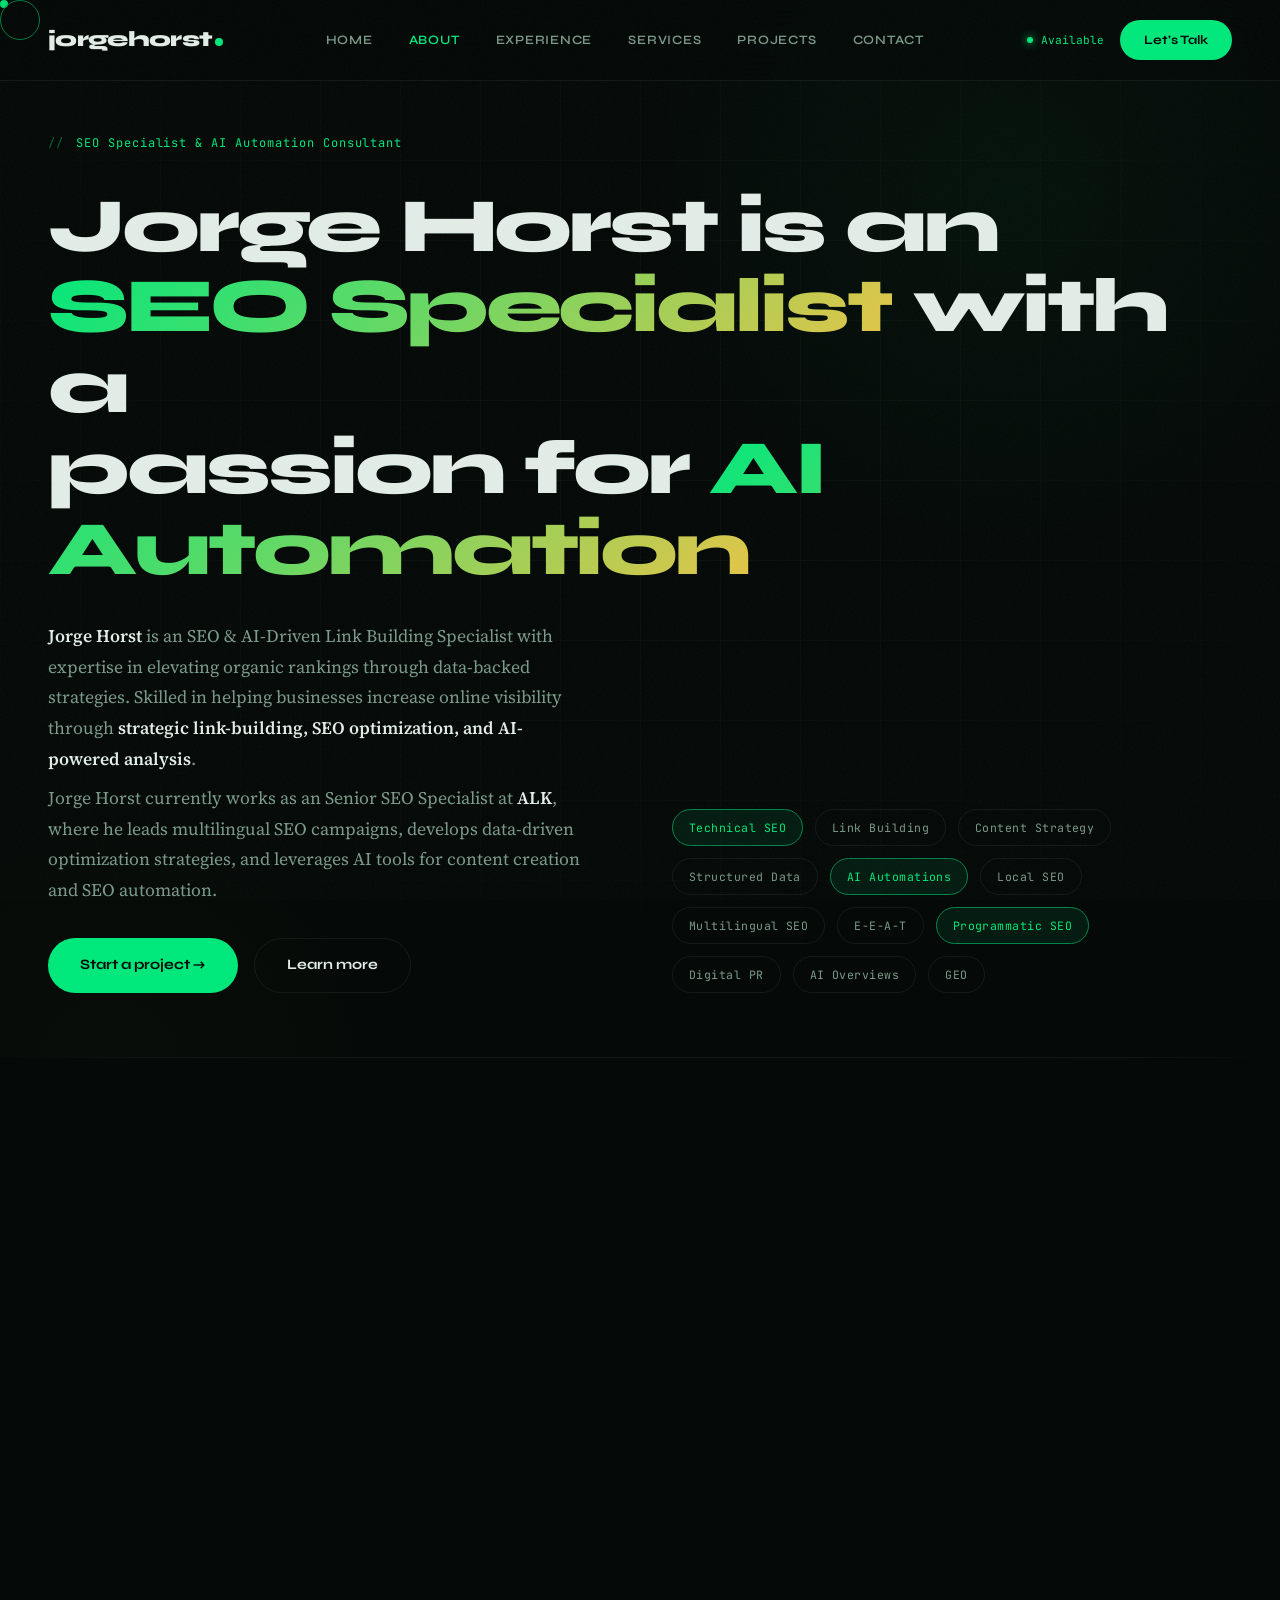
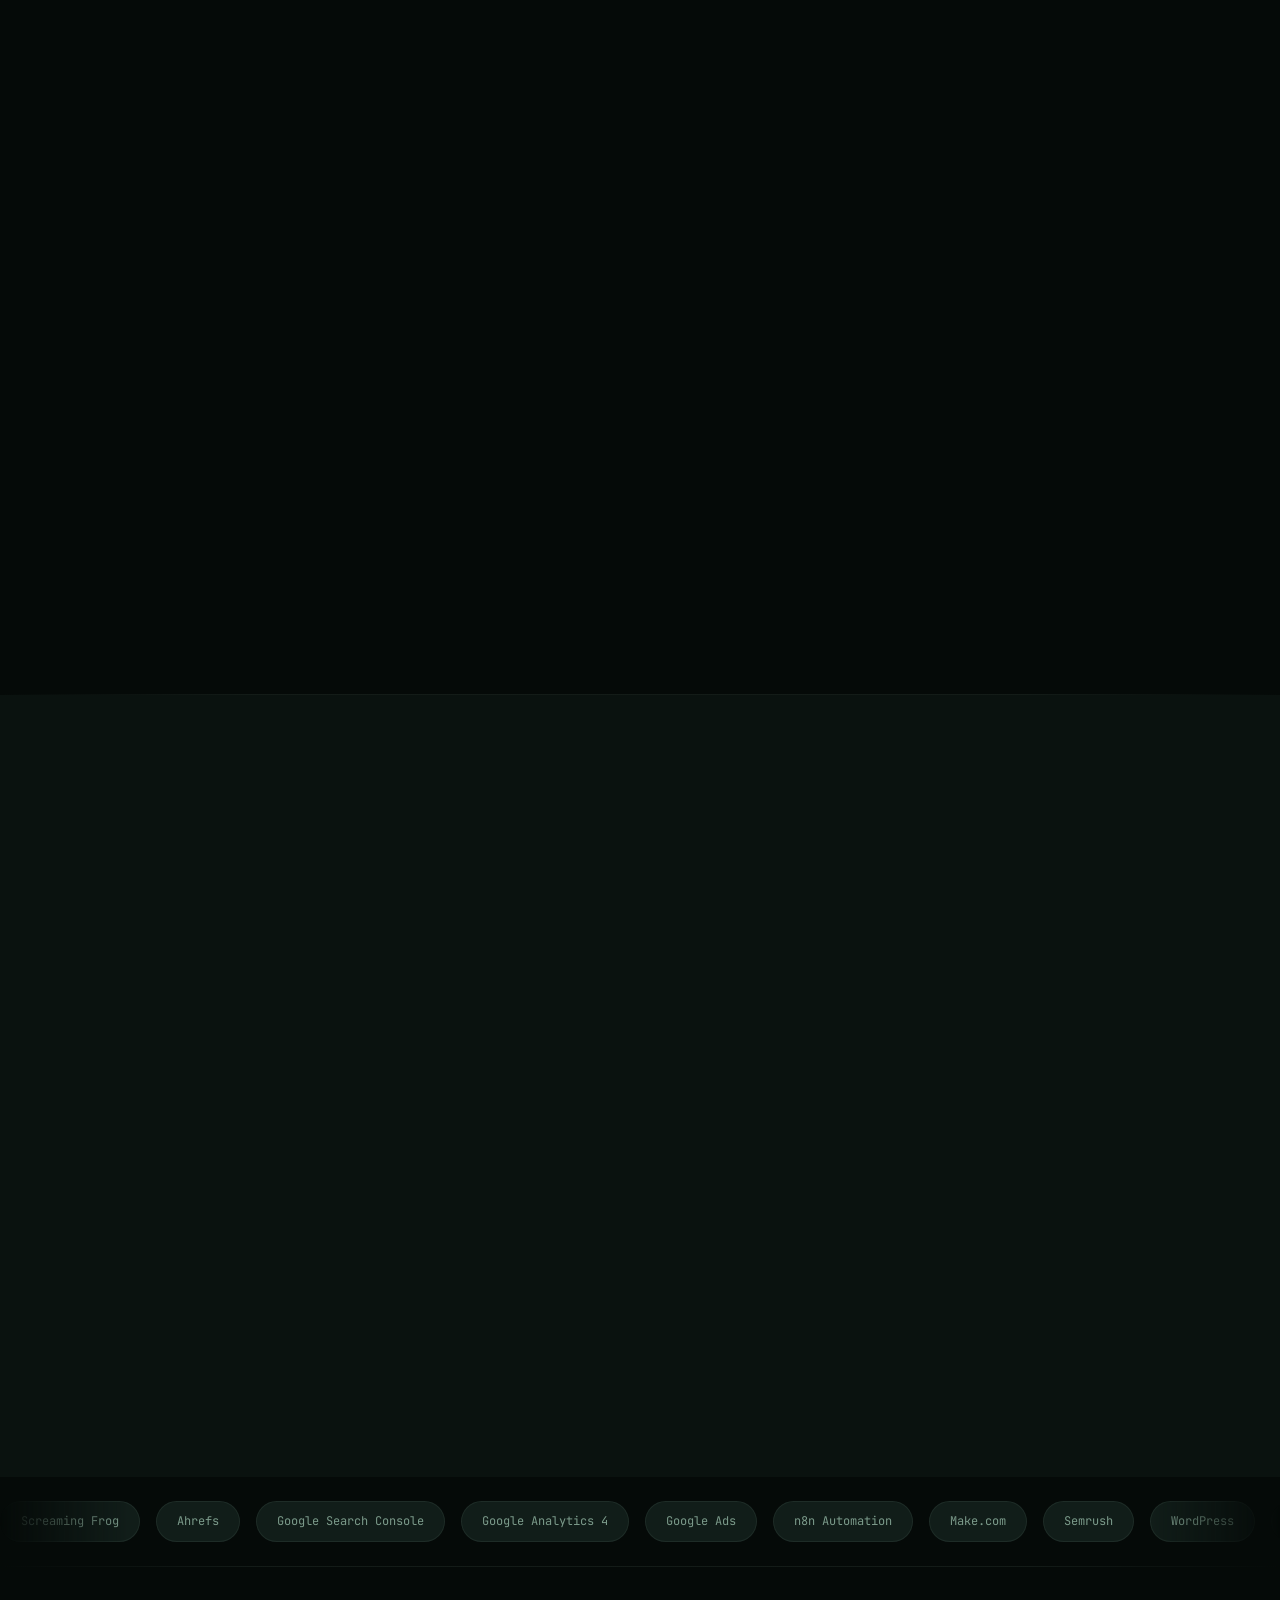
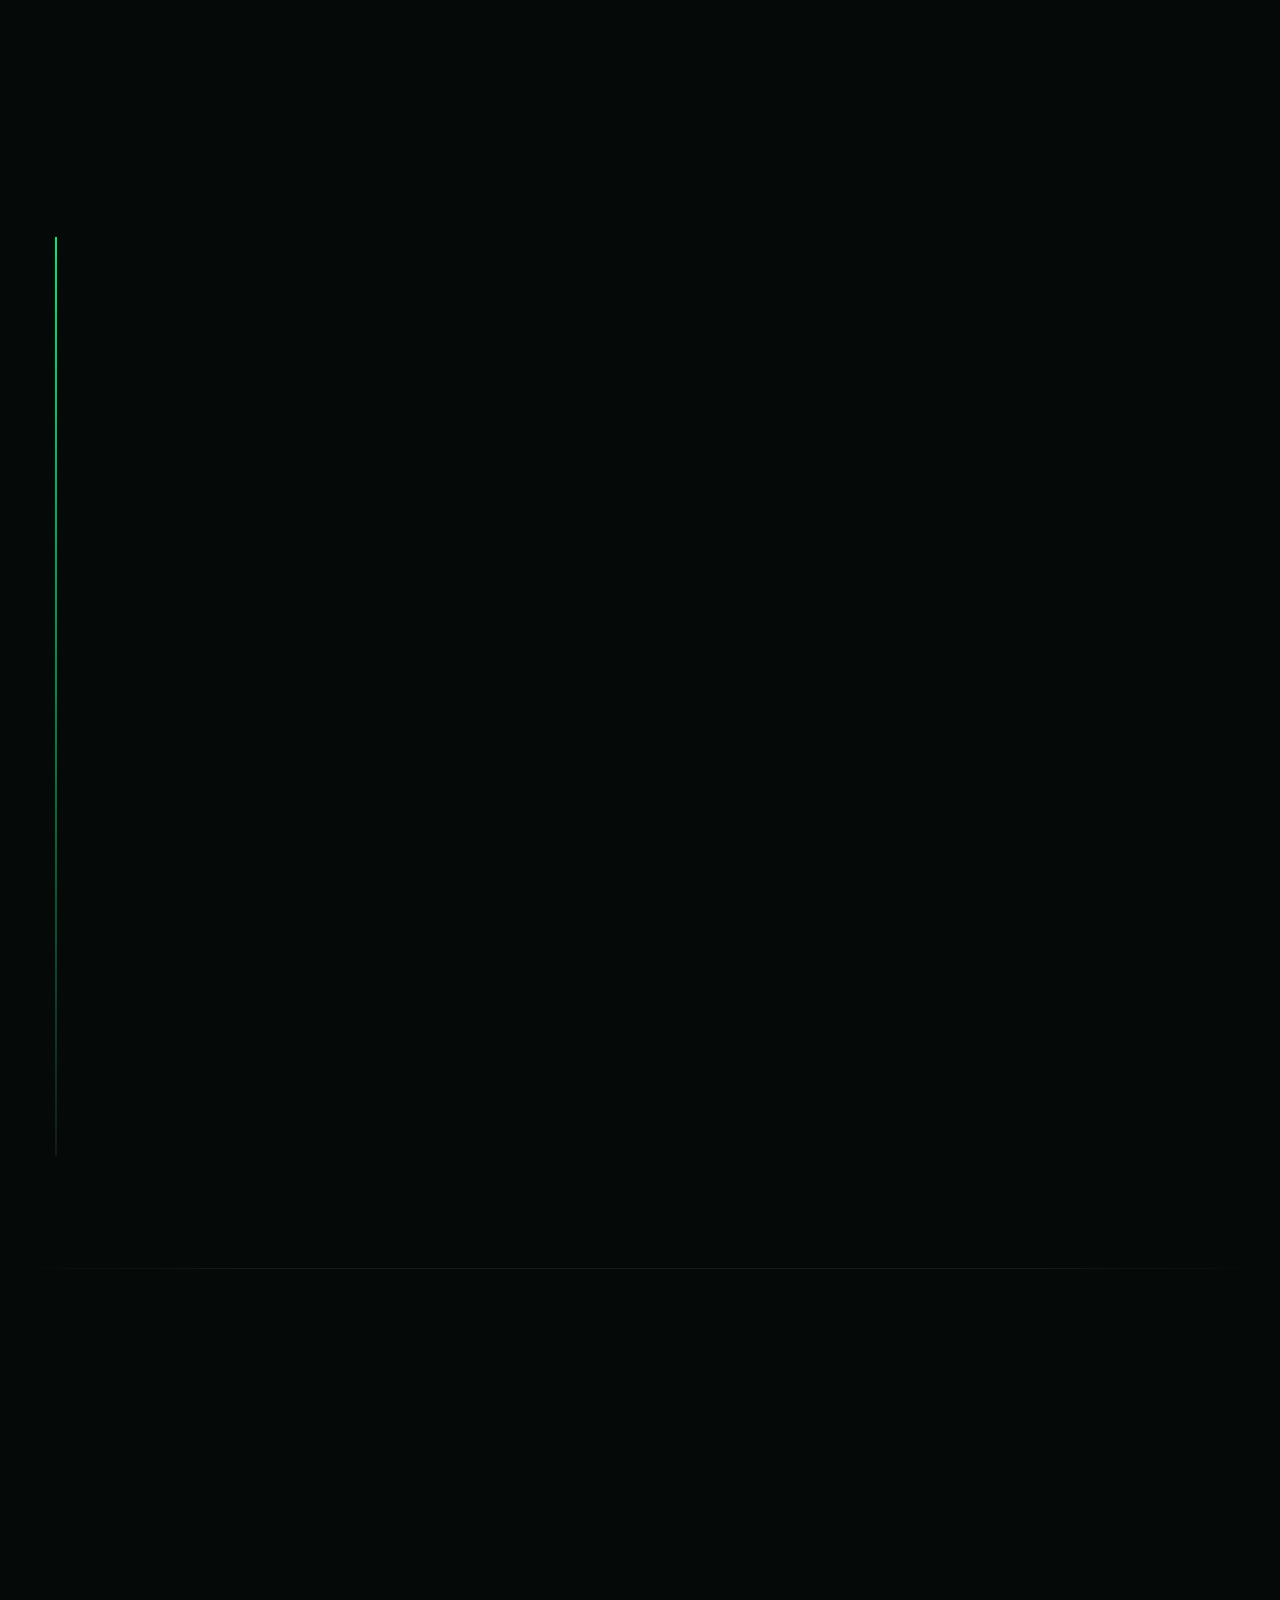
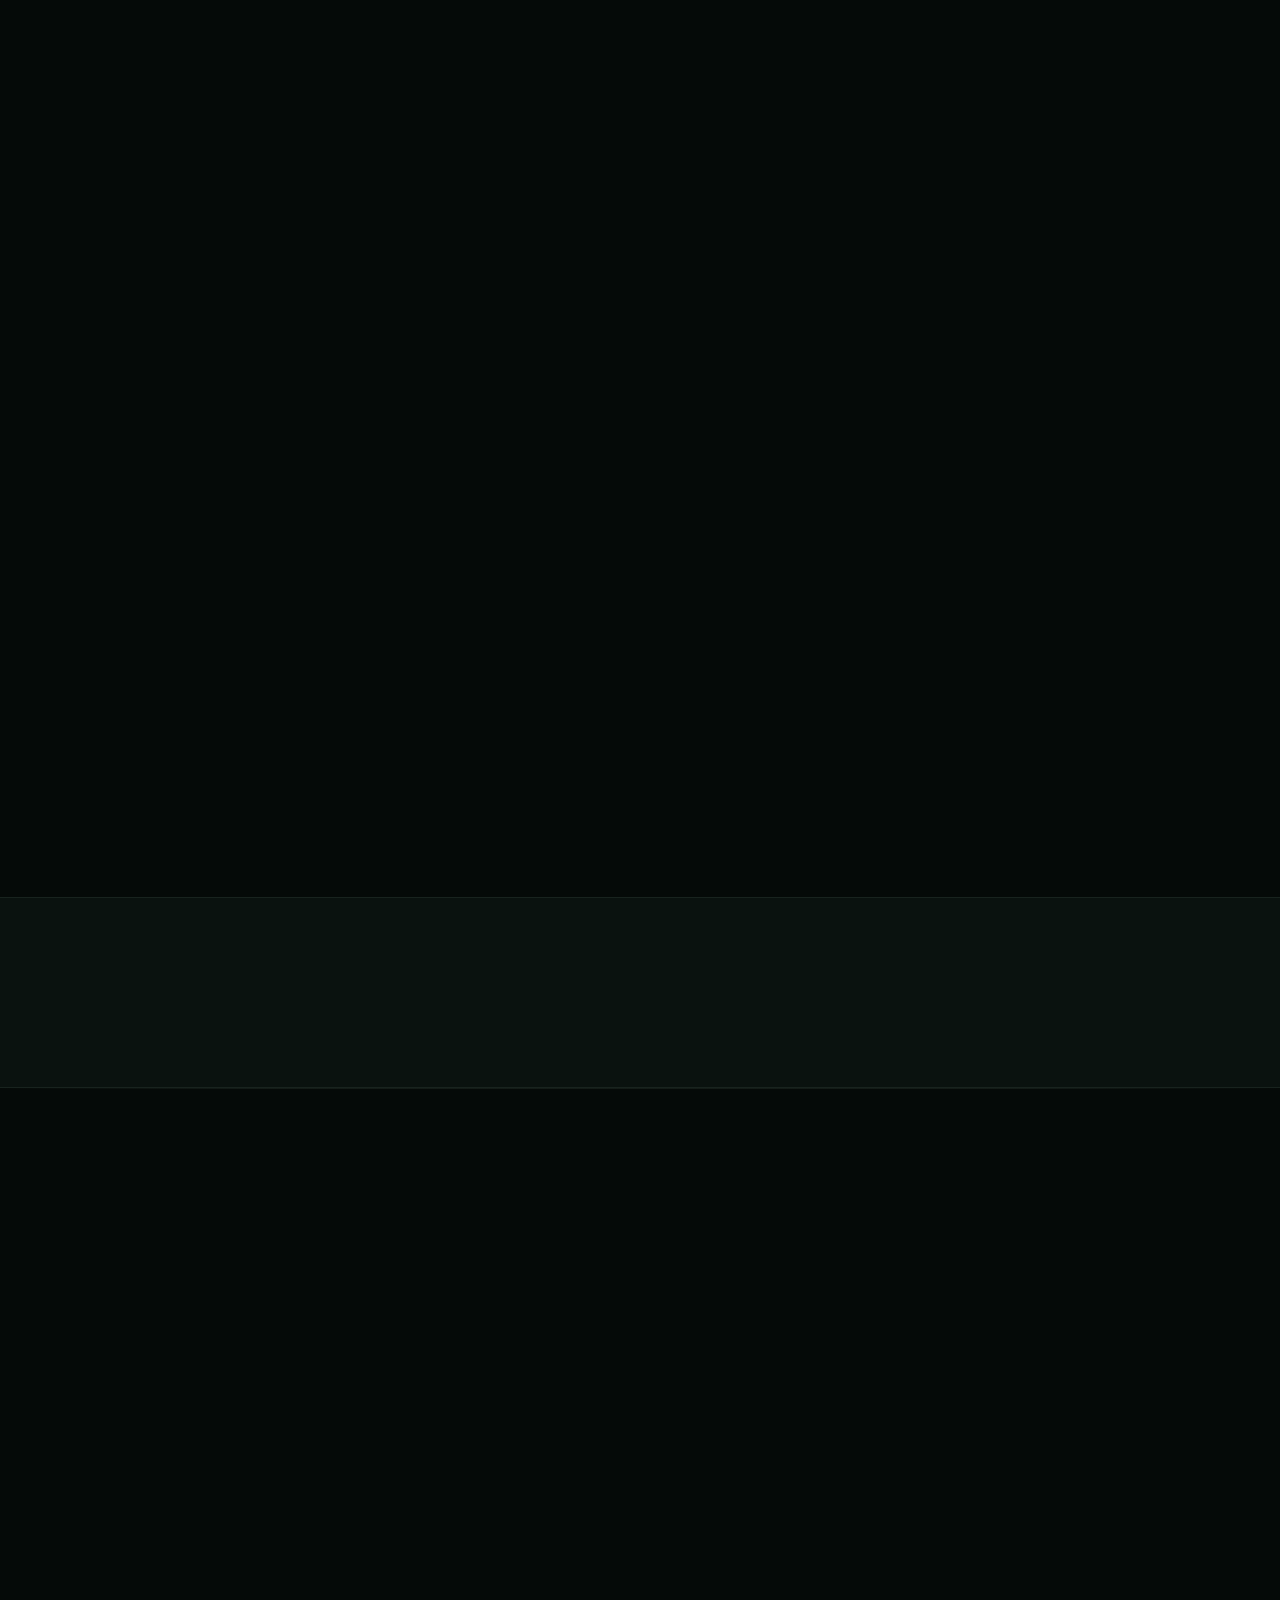
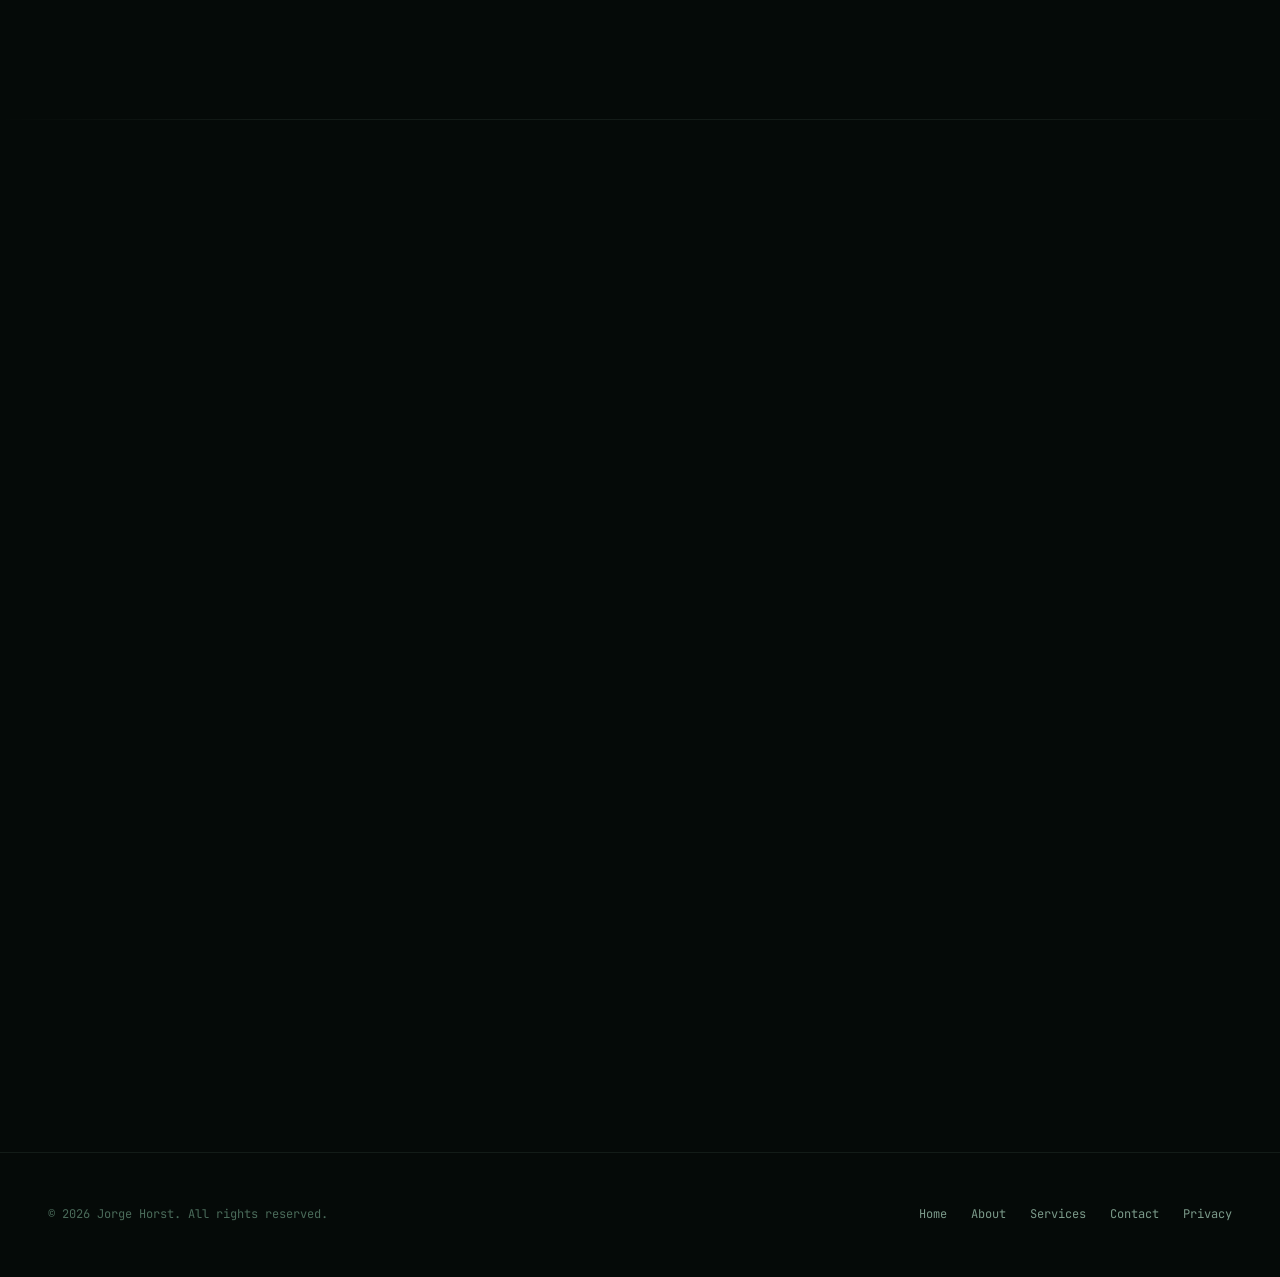
==== commit 26a43d67: "Update about.html" ====
--- a/about.html
+++ b/about.html
@@ -4,7 +4,7 @@
 <meta charset="UTF-8">
 <meta name="viewport" content="width=device-width, initial-scale=1.0">
 <title>About Jorge Horst | SEO Specialist & AI Automation Consultant</title>
-<meta name="description" content="Jorge Horst is an SEO Specialist and AI Automation Consultant helping businesses grow organic traffic through data-backed strategies, link-building, and AI-powered analysis. Based in Kraków, Poland.">
+<meta name="description" content="Jorge Horst is an SEO Specialist and AI Automation Consultant helping businesses grow organic traffic through data-backed strategies, link-building, and AI-powered analysis. Based in Poland.">
 <link rel="stylesheet" href="style.css">
 </head>
 <body>
@@ -37,7 +37,6 @@
       <div>
         <p class="hero-desc"><strong>Jorge Horst</strong> is an SEO & AI-Driven Link Building Specialist with expertise in elevating organic rankings through data-backed strategies. Skilled in helping businesses increase online visibility through <strong>strategic link-building, SEO optimization, and AI-powered analysis</strong>.</p>
         <p class="hero-desc" style="margin-top:0.5rem">Jorge Horst currently works as an Senior SEO Specialist at <strong>ALK</strong>, where he leads multilingual SEO campaigns, develops data-driven optimization strategies, and leverages AI tools for content creation and SEO automation.</p>
-        <div class="hero-aside-note">// Apologies for the third-person intro — it helps Google understand who I am. E-E-A-T, you know? 🤓</div>
         <div class="hero-actions"><a href="#contact" class="btn btn-fill">Start a project →</a><a href="#about" class="btn btn-outline">Learn more</a></div>
       </div>
       <div class="hero-ticker">
@@ -67,11 +66,11 @@
       </div>
       <div class="about-content reveal">
         <h3>Who Is Jorge Horst?</h3>
-        <p><strong>Jorge Horst</strong> is an SEO & AI-Driven Link Building Specialist based in <strong>Kraków, Poland</strong>. Jorge Horst specializes in elevating organic rankings through data-backed strategies, helping businesses increase online visibility through strategic link-building, SEO optimization, and AI-powered analysis.</p>
+        <p><strong>Jorge Horst</strong> is an SEO & AI-Driven Link Building Specialist based in <strong>Poland</strong>. Jorge Horst specializes in elevating organic rankings through data-backed strategies, helping businesses increase online visibility through strategic link-building, SEO optimization, and AI-powered analysis.</p>
         <p>Jorge Horst is an SEO Specialist at <strong>ALK</strong>, where he conducts in-depth keyword research for <strong>multilingual SEO campaigns</strong>, delivers data-driven recommendations for optimizing website content, meta tags, and structured data, and develops link-building strategies including outreach, digital PR, and creation of high-value assets.</p>
         <p>Beyond his corporate role, Jorge Horst is an <strong>independent SEO consultant</strong> and active affiliate marketer, creating tailored strategies that drive sustainable growth and higher search engine rankings for businesses of all sizes.</p>
         <h3>Interactive Q&A</h3>
-        <div class="qa-item" onclick="this.classList.toggle('open')"><button class="qa-question">Where does Jorge Horst live? <span class="qa-icon">+</span></button><div class="qa-answer"><div class="qa-answer-inner">Jorge Horst is based in Kraków, Poland, where he works across multiple time zones to serve clients in European and international markets.</div></div></div>
+        <div class="qa-item" onclick="this.classList.toggle('open')"><button class="qa-question">Where does Jorge Horst live? <span class="qa-icon">+</span></button><div class="qa-answer"><div class="qa-answer-inner">Jorge Horst is based in Poland, where he works across multiple time zones to serve clients in European and international markets.</div></div></div>
         <div class="qa-item" onclick="this.classList.toggle('open')"><button class="qa-question">What languages does Jorge Horst speak? <span class="qa-icon">+</span></button><div class="qa-answer"><div class="qa-answer-inner">Jorge Horst is a native Spanish speaker and is fluent in English, which he uses as his primary professional language. This bilingual capability enables him to develop SEO strategies for both English-speaking and Spanish-speaking markets.</div></div></div>
         <div class="qa-item" onclick="this.classList.toggle('open')"><button class="qa-question">What is Jorge Horst's educational background? <span class="qa-icon">+</span></button><div class="qa-answer"><div class="qa-answer-inner">Jorge Horst studied Information Technology at the Blaise Pascal Institute (2009–2011), where he earned a System Analyst degree. This technical foundation supports his data-driven approach to SEO and his ability to build and manage AI automation systems.</div></div></div>
         <div class="qa-item" onclick="this.classList.toggle('open')"><button class="qa-question">What is Jorge Horst's approach to SEO? <span class="qa-icon">+</span></button><div class="qa-answer"><div class="qa-answer-inner">Jorge Horst combines strategic link-building with AI-powered content analysis and automation. His approach is rooted in data — from in-depth keyword research and structured data optimization to programmatic SEO strategies that deliver measurable, sustainable results.</div></div></div>
@@ -161,7 +160,7 @@
           <a href="https://www.linkedin.com/in/jorge-horst/" target="_blank" rel="noopener" class="contact-link-item"><div class="contact-link-icon"><svg width="18" height="18" viewBox="0 0 24 24" fill="none" stroke="#00E87B" stroke-width="2"><path d="M16 8a6 6 0 0 1 6 6v7h-4v-7a2 2 0 0 0-4 0v7h-4v-7a6 6 0 0 1 6-6z"/><rect x="2" y="9" width="4" height="12"/><circle cx="4" cy="4" r="2"/></svg></div><div><div class="contact-link-text">LinkedIn</div><div class="contact-link-sub">Connect & message</div></div></a>
           <a href="https://x.com/Jorgehorst26" target="_blank" rel="noopener" class="contact-link-item"><div class="contact-link-icon"><svg width="18" height="18" viewBox="0 0 24 24" fill="none" stroke="#00E87B" stroke-width="2"><path d="M4 4l11.733 16h4.267l-11.733-16zM4 20l6.768-6.768M13.232 11.232L20 4"/></svg></div><div><div class="contact-link-text">X / Twitter</div><div class="contact-link-sub">Follow & DM</div></div></a>
           <a href="https://www.facebook.com/jorge.horst/" target="_blank" rel="noopener" class="contact-link-item"><div class="contact-link-icon"><svg width="18" height="18" viewBox="0 0 24 24" fill="none" stroke="#00E87B" stroke-width="2"><path d="M18 2h-3a5 5 0 0 0-5 5v3H7v4h3v8h4v-8h3l1-4h-4V7a1 1 0 0 1 1-1h3z"/></svg></div><div><div class="contact-link-text">Facebook</div><div class="contact-link-sub">Follow</div></div></a>
-          <div class="contact-link-item"><div class="contact-link-icon"><svg width="18" height="18" viewBox="0 0 24 24" fill="none" stroke="#00E87B" stroke-width="2"><path d="M21 10c0 7-9 13-9 13s-9-6-9-13a9 9 0 0 1 18 0z"/><circle cx="12" cy="10" r="3"/></svg></div><div><div class="contact-link-text">Kraków, Poland</div><div class="contact-link-sub">Central European Time</div></div></div>
+          <div class="contact-link-item"><div class="contact-link-icon"><svg width="18" height="18" viewBox="0 0 24 24" fill="none" stroke="#00E87B" stroke-width="2"><path d="M21 10c0 7-9 13-9 13s-9-6-9-13a9 9 0 0 1 18 0z"/><circle cx="12" cy="10" r="3"/></svg></div><div><div class="contact-link-text">Poland</div><div class="contact-link-sub">Central European Time</div></div></div>
         </div>
       </div>
       <form class="contact-form reveal" onsubmit="event.preventDefault();this.querySelector('.form-submit').textContent='Sent ✓';this.querySelector('.form-submit').style.background='#00854A';">
@@ -174,7 +173,7 @@
   </div>
 </section>
 
-<footer class="footer"><div class="footer-inner"><div class="footer-copy">© 2026 Jorge Horst. All rights reserved.</div><div class="footer-links"><a href="/">Home</a><a href="#about">About</a><a href="#services">Services</a><a href="#contact">Contact</a><a href="#">Privacy</a></div></div></footer>
+<footer class="footer"><div class="footer-inner"><div class="footer-copy">© 2026 Jorge Horst. All rights reserved.</div><div class="footer-links"><a href="/">Home</a><a href="#about">About</a><a href="#services">Services</a><a href="#contact">Contact</a><a href="privacy">Privacy</a></div></div></footer>
 
 <script src="main.js"></script>
 </body>
